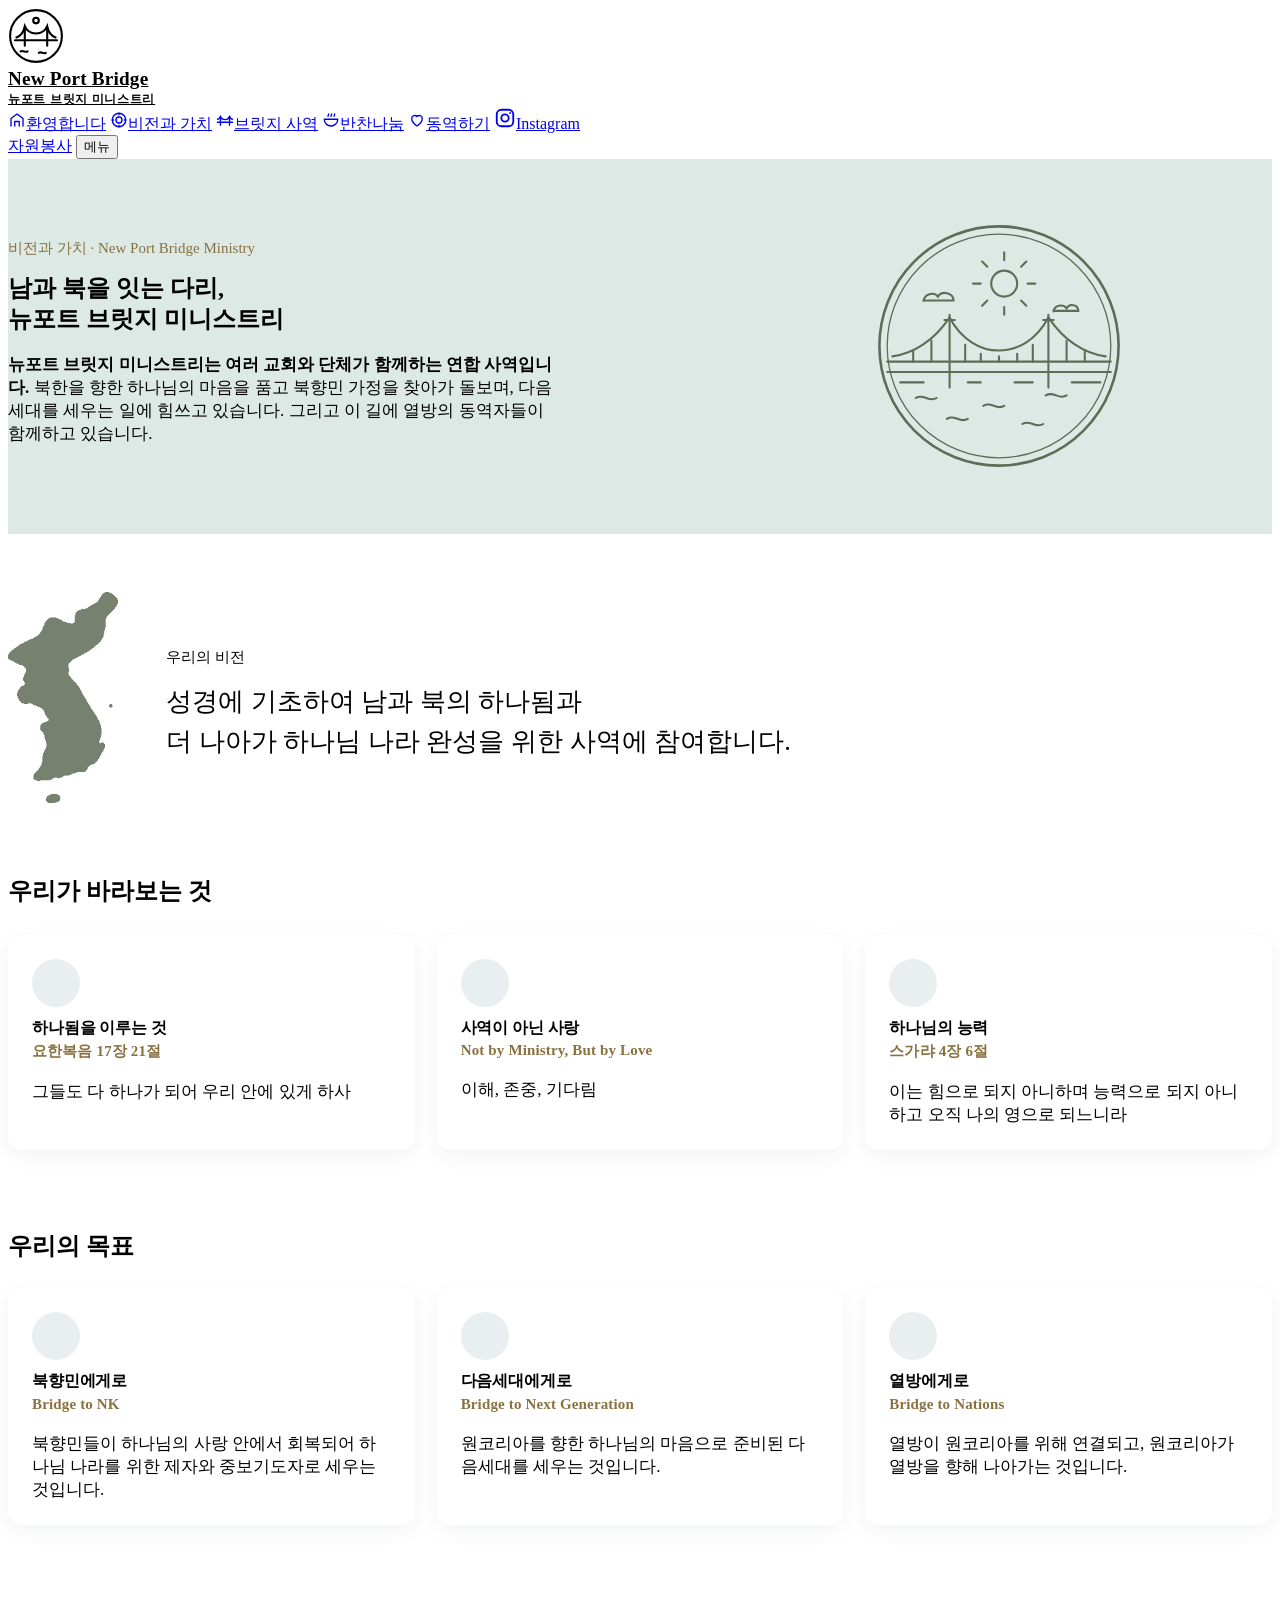
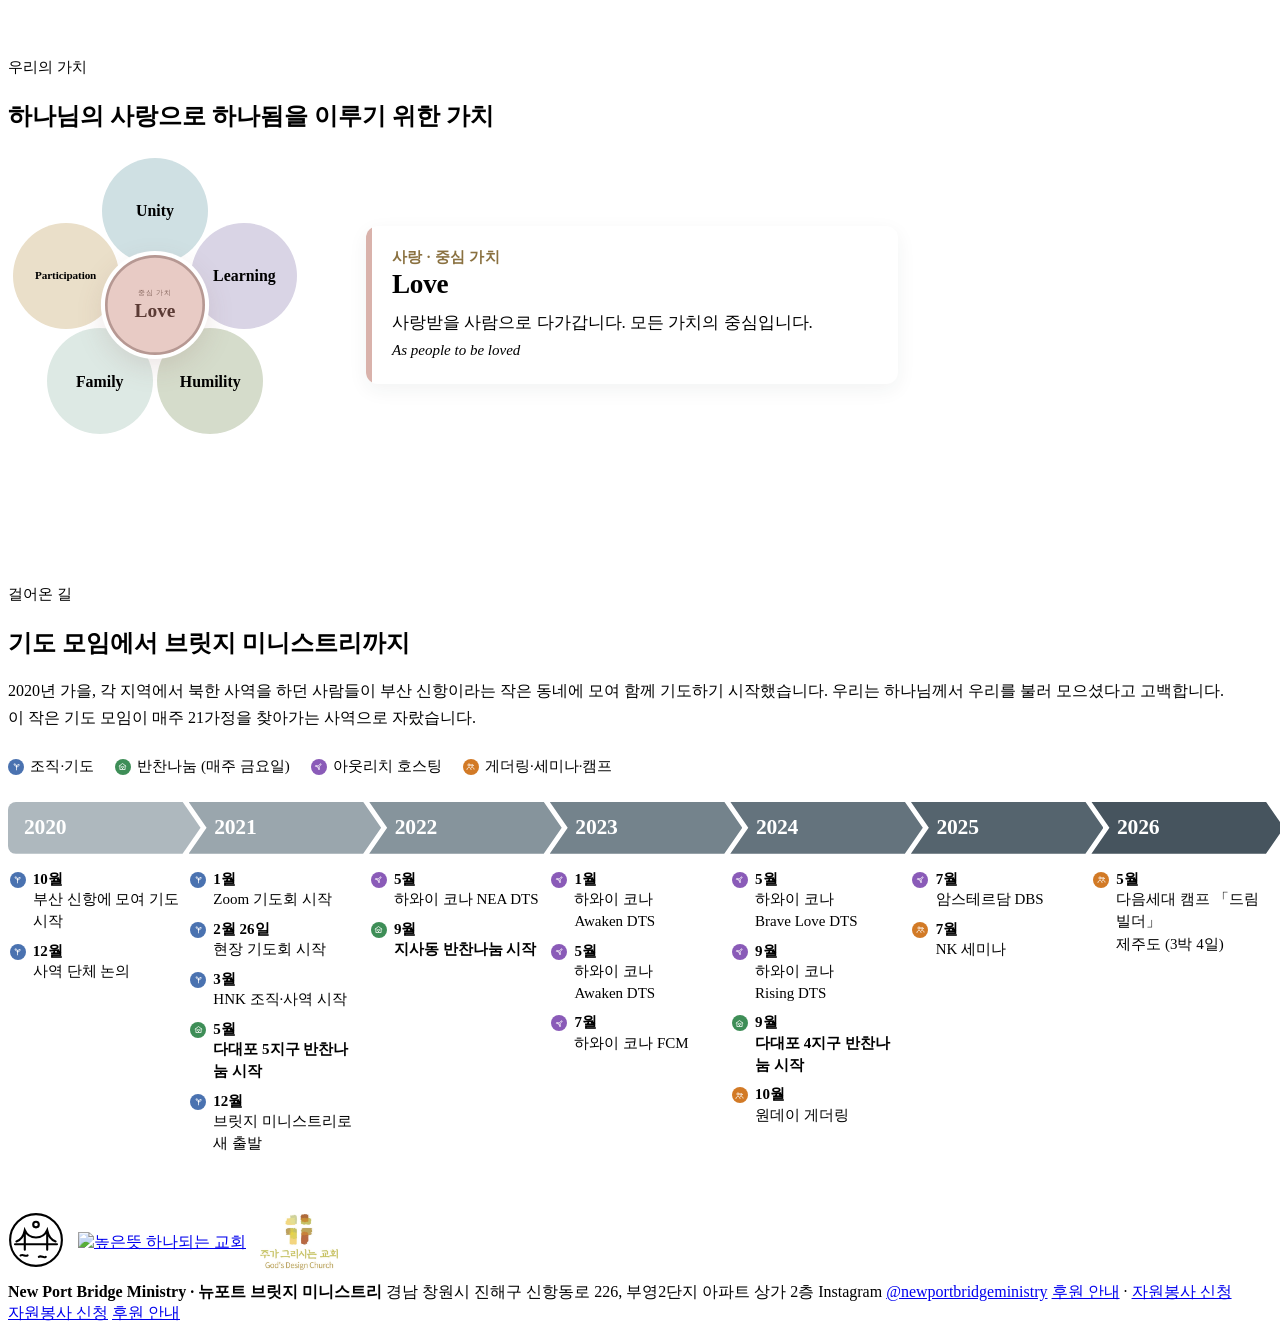
==== about.html @ d996e730 "첫 화면 사역 안내 상자 크기를 내용에 맞춤 Co-Authored-By: Claude Opus 5.5 <noreply@anthropic.com> Claude-Session: htt" ====
<!doctype html>
<html lang="ko">
<head>
<meta charset="utf-8">
<meta name="viewport" content="width=device-width, initial-scale=1, viewport-fit=cover">
<title>비전과 가치 | New Port Bridge Ministry</title>
<meta name="description" content="뉴포트 브릿지 미니스트리의 비전, 목표, 가치와 걸어온 길">
<link rel="preconnect" href="https://fonts.googleapis.com">
<link rel="preconnect" href="https://fonts.gstatic.com" crossorigin>
<link rel="stylesheet" href="https://fonts.googleapis.com/css2?family=Gowun+Batang:wght@400;700&display=swap">
<link rel="stylesheet" href="https://cdn.jsdelivr.net/gh/orioncactus/pretendard@v1.3.9/dist/web/static/pretendard-dynamic-subset.min.css">
<link rel="stylesheet" href="https://godswillhana.org/style.css?v=20261112y">
<link rel="stylesheet" href="msn.css">
<link rel="stylesheet" href="nbm.css?v=20261115b">
<link rel="icon" href="favicon.svg" type="image/svg+xml">
<meta name="theme-color" content="#f7f6f2">
<meta property="og:title" content="비전과 가치 | New Port Bridge Ministry">
<meta property="og:description" content="뉴포트 브릿지 미니스트리의 비전, 목표, 가치와 걸어온 길">
<meta property="og:site_name" content="New Port Bridge Ministry">
<meta property="og:image" content="https://bridge.godswillhana.org/og-image.png">
<script>window.goatcounter={path:function(p){return 'bridge'+p}}</script>
<script data-goatcounter="https://godswillhanachurch.goatcounter.com/count" async src="//gc.zgo.at/count.js"></script>

</head>
<body>
<header class="side" id="side">
 <div class="side-in">
  <a class="side-logo-sm nbm-logo" href="index.html" aria-label="뉴포트 브릿지 미니스트리 처음으로"><svg class="nbm-mark" viewBox="0 0 40 40" aria-hidden="true"><circle cx="20" cy="20" r="18.5" fill="none" stroke="currentColor" stroke-width="1.5"/><g fill="none" stroke="currentColor" stroke-width="1.5" stroke-linecap="round"><path d="M5 23h30M12 27V13M28 27V13M6 21c3-1 5-3 6-8 3 7 13 7 16 0 1 5 3 7 6 8M9 31c2-1.2 3.2 1.2 5 0M22 32c2-1.2 3.2 1.2 5 0"/><circle cx="20" cy="9" r="2"/></g></svg><span class="nbm-word"><b>New Port Bridge</b><small>뉴포트 브릿지 미니스트리</small></span></a>
  <nav class="side-nav" id="sideNav" aria-label="주 메뉴">
      <a href="welcome.html"><svg width="18" height="18" viewBox="0 0 24 24" fill="none" stroke="currentColor" stroke-width="1.8" stroke-linecap="round" stroke-linejoin="round" aria-hidden="true"><path d="M4 20V10l8-6 8 6v10M9 20v-6h6v6"/></svg><span>환영합니다</span></a>
      <a href="about.html" class="on" aria-current="page"><svg width="18" height="18" viewBox="0 0 24 24" fill="none" stroke="currentColor" stroke-width="1.8" stroke-linecap="round" stroke-linejoin="round" aria-hidden="true"><circle cx="12" cy="12" r="9"/><circle cx="12" cy="12" r="4"/><path d="M12 3v2M12 19v2M3 12h2M19 12h2"/></svg><span>비전과 가치</span></a>
      <a href="ministry.html"><svg width="18" height="18" viewBox="0 0 24 24" fill="none" stroke="currentColor" stroke-width="1.8" stroke-linecap="round" stroke-linejoin="round" aria-hidden="true"><path d="M2 15h20M6 19V7M18 19V7M2 11c2 0 3-1.5 4-4 2 6 10 6 12 0 1 2.5 2 4 4 4"/></svg><span>브릿지 사역</span></a>
      <a href="banchan.html"><svg width="18" height="18" viewBox="0 0 24 24" fill="none" stroke="currentColor" stroke-width="1.8" stroke-linecap="round" stroke-linejoin="round" aria-hidden="true"><path d="M3 11h18a9 9 0 0 1-18 0zM8 7c0-1.5 1-2 1-3M12 7c0-1.5 1-2 1-3M16 7c0-1.5 1-2 1-3"/></svg><span>반찬나눔</span></a>
      <a href="join.html"><svg width="18" height="18" viewBox="0 0 24 24" fill="none" stroke="currentColor" stroke-width="1.8" stroke-linecap="round" stroke-linejoin="round" aria-hidden="true"><path d="M12 20s-7-4.5-7-10a4 4 0 0 1 7-2.6A4 4 0 0 1 19 10c0 5.5-7 10-7 10z"/></svg><span>동역하기</span></a>
      <a class="sns sns-first" aria-label="Instagram" href="https://www.instagram.com/newportbridgeministry/" target="_blank" rel="noopener"><svg width="22" height="22" viewBox="0 0 24 24" fill="none" stroke="currentColor" stroke-width="2" stroke-linecap="round" stroke-linejoin="round" aria-hidden="true"><rect x="3" y="3" width="18" height="18" rx="5"/><circle cx="12" cy="12" r="4"/><circle cx="17.5" cy="6.5" r="1" fill="currentColor" stroke="none"/></svg><span>Instagram</span></a>
  </nav>
  <a class="side-first" href="https://forms.gle/i7a1xs93xtiHdKUM9" target="_blank" rel="noopener">자원봉사</a>
  <button class="side-toggle" type="button" id="sideToggle" aria-expanded="false" aria-controls="sideNav">메뉴</button>
 </div>
</header>
<main id="top" class="msn">
  <section class="msn-hero">
    <div class="wrap">
      <div class="msn-hero-in">
        <div class="msn-hero-text">
          <p class="eyebrow">비전과 가치 · New Port Bridge Ministry</p>
          <h2>남과 북을 잇는 다리,<br>뉴포트 브릿지 미니스트리</h2>
          <p class="msn-lead"><strong>뉴포트 브릿지 미니스트리는 여러 교회와 단체가 함께하는 연합 사역입니다.</strong> 북한을 향한 하나님의 마음을 품고 북향민 가정을 찾아가 돌보며, 다음 세대를 세우는 일에 힘쓰고 있습니다. 그리고 이 길에 열방의 동역자들이 함께하고 있습니다.</p>
        </div>
        <svg class="msn-emblem" viewBox="0 0 200 200" role="img" aria-label="다리와 해가 그려진 뉴포트 브릿지 미니스트리 상징">
          <circle cx="100" cy="100" r="92" fill="none" stroke="currentColor" stroke-width="2"/>
          <circle cx="100" cy="100" r="86" fill="none" stroke="currentColor" stroke-width="1"/>
          <g fill="none" stroke="currentColor" stroke-width="1.6" stroke-linecap="round">
            <circle cx="104" cy="52" r="10"/>
            <path d="M104 34v-6M104 76v-6M86 52h-6M128 52h-6M91 39l-4-4M121 69l-4-4M117 39l4-4M87 69l4-4"/>
            <path d="M42 66c0-6 8-8 11-4 3-5 12-3 12 3h-23zM142 74c0-5 7-7 10-3 2-4 9-3 9 2h-19z"/>
            <path d="M14 112h172M14 120h172"/>
            <path d="M62 132V76M138 132V76M58 80h8M134 80h8"/>
            <path d="M18 108c16-2 32-12 44-30M62 78c18 34 58 34 76 0M138 78c12 18 28 28 44 30"/>
            <path d="M74 99v13M86 106v6M100 108v4M114 106v6M126 99v13M34 104v8M48 96v16M152 96v16M166 104v8"/>
            <path d="M36 140c6-4 10 4 16 0M88 146c6-4 10 4 16 0M136 138c6-4 10 4 16 0M60 156c6-4 10 4 16 0M118 160c6-4 10 4 16 0M24 128h18M156 128h22M76 128h10M112 128h14"/>
          </g>
        </svg>
      </div>
    </div>
  </section>
  <section class="alt" id="goals">
    <div class="wrap">
      <div class="msn-vision">
        <img class="msn-map" src="images/korea-map.png" alt="" width="160" height="307" loading="lazy">
        <div>
          <p class="eyebrow">우리의 비전</p>
          <p class="msn-vision-text">성경에 기초하여 남과 북의 하나됨과<br class="pc-br"> 더 나아가 하나님 나라 완성을 위한 사역에 참여합니다.</p>
        </div>
      </div>
      <div class="nbm-hope-box" id="hope">
        <div class="sec-head msn-goals-head"><h2>우리가 바라보는 것</h2></div>
        <ul class="nbm-hope"><li><svg viewBox="0 0 24 24" aria-hidden="true"><circle cx="9" cy="12" r="5"/><circle cx="15" cy="12" r="5"/></svg><div><h3>하나됨을 이루는 것</h3><p class="nbm-hope-ref">요한복음 17장 21절</p><p>그들도 다 하나가 되어 우리 안에 있게 하사</p></div></li><li><svg viewBox="0 0 24 24" aria-hidden="true"><path d="M12 21c-3.5 0-6-2.4-6-5.7 0-3 2-4.8 3.3-6.8.4 1.7 1.3 2.6 2.2 3 0-3.2 1.4-6 3.5-8.5.4 3 4 5.7 4 10.6C19 18.3 15.9 21 12 21z"/></svg><div><h3>사역이 아닌 사랑</h3><p class="nbm-hope-ref">Not by Ministry, But by Love</p><p>이해, 존중, 기다림</p></div></li><li><svg viewBox="0 0 24 24" aria-hidden="true"><path d="M12 4v16M7 9h10M4 4l2 2M20 4l-2 2M3 12h1M20 12h1"/></svg><div><h3>하나님의 능력</h3><p class="nbm-hope-ref">스가랴 4장 6절</p><p>이는 힘으로 되지 아니하며 능력으로 되지 아니하고 오직 나의 영으로 되느니라</p></div></li></ul>
      </div>
      <div class="sec-head msn-goals-head">
        <h2>우리의 목표</h2>
      </div>
      <div class="msn-mo"><ul class="m-tags"><li><button type="button" class="m-tag on" aria-pressed="true" data-d="북향민들이 하나님의 사랑 안에서 회복되어 하나님 나라를 위한 제자와 중보기도자로 세우는 것입니다.">북향민에게로</button></li><li><button type="button" class="m-tag" aria-pressed="false" data-d="원코리아를 향한 하나님의 마음으로 준비된 다음세대를 세우는 것입니다.">다음세대에게로</button></li><li><button type="button" class="m-tag" aria-pressed="false" data-d="열방이 원코리아를 위해 연결되고, 원코리아가 열방을 향해 나아가는 것입니다.">열방에게로</button></li></ul><p class="m-say" aria-live="polite">북향민들이 하나님의 사랑 안에서 회복되어 하나님 나라를 위한 제자와 중보기도자로 세우는 것입니다.</p></div>
      <div class="msn-goals msn-pc"><ul class="nbm-hope nbm-goals"><li><svg viewBox="0 0 24 24" aria-hidden="true"><path d="M12 20s-7-4.4-7-9.5A3.8 3.8 0 0 1 12 8a3.8 3.8 0 0 1 7 2.5C19 15.6 12 20 12 20z"/></svg><div><h3>북향민에게로</h3><p class="nbm-hope-ref">Bridge to NK</p><p>북향민들이 하나님의 사랑 안에서 회복되어 하나님 나라를 위한 제자와 중보기도자로 세우는 것입니다.</p></div></li><li><svg viewBox="0 0 24 24" aria-hidden="true"><path d="M12 21v-9M12 12c0-4-3-6-7-6 0 4 3 6 7 6zM12 14c0-4 3-6 7-6 0 4-3 6-7 6z"/></svg><div><h3>다음세대에게로</h3><p class="nbm-hope-ref">Bridge to Next Generation</p><p>원코리아를 향한 하나님의 마음으로 준비된 다음세대를 세우는 것입니다.</p></div></li><li><svg viewBox="0 0 24 24" aria-hidden="true"><circle cx="12" cy="12" r="8.5"/><path d="M3.5 12h17M12 3.5c2.5 2.6 3.6 5.4 3.6 8.5s-1.1 5.9-3.6 8.5M12 3.5C9.5 6.1 8.4 8.9 8.4 12s1.1 5.9 3.6 8.5"/></svg><div><h3>열방에게로</h3><p class="nbm-hope-ref">Bridge to Nations</p><p>열방이 원코리아를 위해 연결되고, 원코리아가 열방을 향해 나아가는 것입니다.</p></div></li></ul></div>
    </div>
  </section>
  <section id="values">
    <div class="wrap">
      <div class="sec-head">
        <p class="eyebrow">우리의 가치</p>
        <h2>하나님의 사랑으로 하나됨을 이루기 위한 가치</h2>
      </div>
      <div class="nbm-vwrap"><div class="nbm-vleft"><ul class="nbm-vflower" aria-label="여섯 가지 가치 — 사랑이 가운데. 누르면 설명이 보입니다"><li class="v2"><button type="button" aria-pressed="false" data-k="하나됨" data-ko="개인과 교회, 단체가 협력하여 하나 됩니다." data-en="Unity through cooperation"><b>Unity</b></button></li><li class="v3"><button type="button" aria-pressed="false" data-k="배움" data-ko="북한 사람들의 삶과 문화를 배웁니다." data-en="North Korean life and culture"><b>Learning</b></button></li><li class="v4"><button type="button" aria-pressed="false" data-k="겸손" data-ko="예수님의 마음으로, 겸손한 태도로 섬깁니다." data-en="With the heart of Jesus"><b>Humility</b></button></li><li class="v5"><button type="button" aria-pressed="false" data-k="가족됨" data-ko="하나님의 가족임을 함께 경험합니다." data-en="As we experience God&#x27;s family"><b>Family</b></button></li><li class="v6"><button type="button" aria-pressed="false" data-k="동참" data-ko="원코리아의 비전을 함께 나눕니다." data-en="We share our vision of One Korea"><b>Participation</b></button></li><li class="v1 nbm-vcore"><button type="button" aria-pressed="true" data-k="사랑" data-ko="사랑받을 사람으로 다가갑니다. 모든 가치의 중심입니다." data-en="As people to be loved"><small>중심 가치</small><b>Love</b></button></li></ul></div><div class="nbm-vpanel v1" aria-live="polite"><p class="nbm-vp-k">사랑 · 중심 가치</p><h3 class="nbm-vp-e">Love</h3><p class="nbm-vp-ko">사랑받을 사람으로 다가갑니다. 모든 가치의 중심입니다.</p><p class="nbm-vp-en">As people to be loved</p></div></div>
    </div>
  </section>
  <section class="alt" id="history">
    <div class="wrap">
      <div class="sec-head">
        <p class="eyebrow">걸어온 길</p>
        <h2>기도 모임에서 브릿지 미니스트리까지</h2><p>2020년 가을, 각 지역에서 북한 사역을 하던 사람들이 부산 신항이라는 작은 동네에 모여 함께 기도하기 시작했습니다. 우리는 하나님께서 우리를 불러 모으셨다고 고백합니다.<br>이 작은 기도 모임이 매주 21가정을 찾아가는 사역으로 자랐습니다.</p>
      </div>
      <p class="nbm-hl-legend"><span class="k-base">조직·기도</span><span class="k-field">반찬나눔 (매주 금요일)</span><span class="k-host">아웃리치 호스팅</span><span class="k-gather">게더링·세미나·캠프</span></p><p class="nbm-ytip">연도를 누르면 그해의 주요 활동이 보입니다.</p><ol class="nbm-history"><li><h3 class="nbm-year"><button type="button" aria-expanded="false" aria-controls="y2020">2020</button></h3><button type="button" class="nbm-yhint" aria-expanded="false" aria-controls="y2020"></button><ul id="y2020"><li class="k-base"><time>10월</time><span>부산 신항에 모여 기도 시작</span></li><li class="k-base"><time>12월</time><span>사역 단체 논의</span></li></ul></li><li><h3 class="nbm-year"><button type="button" aria-expanded="false" aria-controls="y2021">2021</button></h3><button type="button" class="nbm-yhint" aria-expanded="false" aria-controls="y2021"></button><ul id="y2021"><li class="k-base"><time>1월</time><span>Zoom 기도회 시작</span></li><li class="k-base"><time>2월 26일</time><span>현장 기도회 시작</span></li><li class="k-base"><time>3월</time><span>HNK 조직·사역 시작</span></li><li class="k-field"><time>5월</time><span>다대포 5지구 반찬나눔 시작</span></li><li class="k-base"><time>12월</time><span>브릿지 미니스트리로 새 출발</span></li></ul></li><li><h3 class="nbm-year"><button type="button" aria-expanded="false" aria-controls="y2022">2022</button></h3><button type="button" class="nbm-yhint" aria-expanded="false" aria-controls="y2022"></button><ul id="y2022"><li class="k-host"><time>5월</time><span>하와이 코나 <span class="nw">NEA DTS</span></span></li><li class="k-field"><time>9월</time><span>지사동 반찬나눔 시작</span></li></ul></li><li><h3 class="nbm-year"><button type="button" aria-expanded="false" aria-controls="y2023">2023</button></h3><button type="button" class="nbm-yhint" aria-expanded="false" aria-controls="y2023"></button><ul id="y2023"><li class="k-host"><time>1월</time><span>하와이 코나 <span class="nw">Awaken DTS</span></span></li><li class="k-host"><time>5월</time><span>하와이 코나 <span class="nw">Awaken DTS</span></span></li><li class="k-host"><time>7월</time><span>하와이 코나 <span class="nw">FCM</span></span></li></ul></li><li><h3 class="nbm-year"><button type="button" aria-expanded="false" aria-controls="y2024">2024</button></h3><button type="button" class="nbm-yhint" aria-expanded="false" aria-controls="y2024"></button><ul id="y2024"><li class="k-host"><time>5월</time><span>하와이 코나 <span class="nw">Brave Love DTS</span></span></li><li class="k-host"><time>9월</time><span>하와이 코나 <span class="nw">Rising DTS</span></span></li><li class="k-field"><time>9월</time><span>다대포 4지구 반찬나눔 시작</span></li><li class="k-gather"><time>10월</time><span>원데이 게더링</span></li></ul></li><li><h3 class="nbm-year"><button type="button" aria-expanded="false" aria-controls="y2025">2025</button></h3><button type="button" class="nbm-yhint" aria-expanded="false" aria-controls="y2025"></button><ul id="y2025"><li class="k-host"><time>7월</time><span>암스테르담 DBS</span></li><li class="k-gather"><time>7월</time><span>NK 세미나</span></li></ul></li><li><h3 class="nbm-year"><button type="button" aria-expanded="false" aria-controls="y2026">2026</button></h3><button type="button" class="nbm-yhint" aria-expanded="false" aria-controls="y2026"></button><ul id="y2026"><li class="k-gather"><time>5월</time><span>다음세대 캠프 「드림빌더」<small><span class="nw">제주도 (3박 4일)</span></small></span></li></ul></li></ol>
    </div>
  </section>
</main>
<footer>
  <div class="wrap">
    <span class="foot-logos"><span class="foot-mark"><svg class="nbm-mark" viewBox="0 0 40 40" aria-hidden="true"><circle cx="20" cy="20" r="18.5" fill="none" stroke="currentColor" stroke-width="1.5"/><g fill="none" stroke="currentColor" stroke-width="1.5" stroke-linecap="round"><path d="M5 23h30M12 27V13M28 27V13M6 21c3-1 5-3 6-8 3 7 13 7 16 0 1 5 3 7 6 8M9 31c2-1.2 3.2 1.2 5 0M22 32c2-1.2 3.2 1.2 5 0"/><circle cx="20" cy="9" r="2"/></g></svg></span><span class="foot-partner"><a href="https://godswillhana.org" target="_blank" rel="noopener" aria-label="높은뜻 하나되는 교회 홈페이지"><img src="https://godswillhana.org/logo.svg" alt="높은뜻 하나되는 교회" width="44" height="44"></a></span><span class="foot-partner foot-plant"><img src="images/plant-logo.png" alt="주가 그리시는 교회 (God's Design Church)" height="56" loading="lazy"></span></span>
    <b>New Port Bridge Ministry · 뉴포트 브릿지 미니스트리</b>
    <span>경남 창원시 진해구 신항동로 226, 부영2단지 아파트 상가 2층</span>
    <span>Instagram <a href="https://www.instagram.com/newportbridgeministry/" target="_blank" rel="noopener">@newportbridgeministry</a></span>
    <span><a href="join.html#give">후원 안내</a> · <a href="https://forms.gle/i7a1xs93xtiHdKUM9" target="_blank" rel="noopener">자원봉사 신청</a></span>
  </div>
</footer>
<nav class="quick" aria-label="바로가기">
  <a href="https://forms.gle/i7a1xs93xtiHdKUM9" target="_blank" rel="noopener">자원봉사 신청</a>
  <a href="join.html#give">후원 안내</a>
</nav>
<script src="https://godswillhana.org/site.js"></script>
<script src="nbm.js?v=20261114g"></script>
</body>
</html>
---- msn.css ----
/* ===== 선교 페이지 (해외선교·한반도선교) ===== */
.msn{--mint:#dde9e4;--sage:#7a8770;--sage-deep:#5f6c57}
.msn .msn-hero{background:var(--mint)!important;padding-block:clamp(28px,4vw,44px) clamp(48px,6vw,72px)!important}
.msn-tabs{display:inline-flex;gap:4px;padding:4px;margin-bottom:clamp(24px,4vw,40px);background:rgba(255,255,255,.55);border-radius:999px}
.msn-tabs a{padding:.45rem 1.1rem;border-radius:999px;font-weight:600;font-size:.95rem;color:var(--muted);text-decoration:none}
.msn-tabs a.on{background:var(--surface);color:var(--ink);box-shadow:0 1px 3px rgba(30,40,46,.12)}
.msn-hero-in{display:grid;grid-template-columns:minmax(0,1.2fr) minmax(0,1fr);gap:clamp(24px,5vw,64px);align-items:center}
.msn-hero h2{font-family:var(--f-serif);font-weight:700;line-height:1.3;margin:.4rem 0 1rem}
.msn-hero .eyebrow{color:#8a7140!important}
.msn .msn-lead{color:var(--ink)!important;max-width:34rem;margin-bottom:1.5rem}
.msn .btns{display:flex;flex-wrap:wrap;gap:.6rem}
.msn-emblem{width:min(260px,70%);justify-self:center;color:var(--sage-deep)}
.msn-hero-ph{margin:0;border-radius:var(--radius);overflow:hidden;box-shadow:var(--shadow);aspect-ratio:4/3}
.msn-hero-ph img{width:100%;height:100%;object-fit:cover;display:block}
.msn-goals{display:grid;grid-template-columns:repeat(3,minmax(0,1fr));gap:clamp(14px,2vw,24px);list-style:none;padding:0;margin:0}
.msn-goals.msn-four{grid-template-columns:repeat(4,minmax(0,1fr))}
.msn-goal{background:var(--surface);border:1px solid var(--line);border-radius:var(--radius);padding:clamp(20px,2.4vw,28px)}
.msn-goal h3{font-size:var(--t-h4);margin:.2rem 0 .5rem}
.msn .msn-goal p{color:var(--muted);margin:0}
.msn-no{display:block;font-family:var(--f-serif);font-size:1.6rem;color:var(--sage);line-height:1;margin-bottom:.9rem}
.msn .msn-en{font-family:var(--f-serif);font-size:.95rem!important;color:#8a7140!important;margin:0 0 .15rem!important;letter-spacing:.01em}
.msn-goal .msn-en{color:#8a7140!important}
.msn-ico{width:30px;height:30px;fill:none;stroke:var(--sage-deep);stroke-width:1.6;stroke-linecap:round;stroke-linejoin:round;margin-bottom:.8rem}
.msn-work{display:grid;grid-template-columns:minmax(0,1fr) minmax(0,1.15fr);gap:clamp(20px,4vw,48px);align-items:start;padding-block:clamp(28px,4vw,40px);border-top:1px solid var(--line)}
.msn-work:first-of-type{border-top:0;padding-top:0}
.msn-work.msn-rev .msn-ph{order:2}
.msn-ph{margin:0;border-radius:var(--radius);overflow:hidden;aspect-ratio:4/3;background:var(--pine-soft)}
.msn-ph img{width:100%;height:100%;object-fit:cover;display:block}
.msn-work h3{font-size:var(--t-h3);margin:0 0 1rem}
.msn-facts{display:flex;flex-wrap:wrap;gap:.5rem;list-style:none;padding:0;margin:0 0 1.25rem}
.msn .msn-facts li{background:var(--mint);border-radius:999px;padding:.35rem .9rem;font-size:var(--t-sm)!important}
.msn-facts b{margin-right:.4rem;color:var(--sage-deep)}
.msn-steps{list-style:none;padding:0;margin:0 0 1.25rem;display:grid;gap:0;counter-reset:s}
.msn-steps li{display:grid;grid-template-columns:6.5rem minmax(0,1fr);gap:.75rem;padding:.7rem 0;border-top:1px solid var(--line)}
.msn-steps li:last-child{border-bottom:1px solid var(--line)}
.msn-steps b{font-family:var(--f-serif);color:var(--sage-deep);font-size:1.05rem}
.msn-dl{margin:0;display:grid}
.msn-dl>div{padding:.85rem 0;border-top:1px solid var(--line)}
.msn-dl>div:last-child{border-bottom:1px solid var(--line)}
.msn-dl dt{font-weight:700;margin-bottom:.25rem}
.msn-dl dd{margin:0;color:var(--muted)}
.msn-badge{display:inline-block;margin-left:.4rem;padding:.1rem .55rem;border-radius:999px;background:#efe6d3;color:#8a7140;font-family:var(--f-body,inherit);font-size:.75rem;font-weight:700;vertical-align:2px}
.msn-link{font-weight:600;color:var(--pine);text-decoration:none}
.msn-link:hover{text-decoration:underline;text-underline-offset:3px}
.msn-values{list-style:none;padding:0;margin:0 auto;display:flex;justify-content:center;flex-wrap:wrap;max-width:980px}
.msn-values li{width:clamp(130px,16vw,170px);aspect-ratio:1;border-radius:50%;display:flex;flex-direction:column;align-items:center;justify-content:center;margin:0 -10px;mix-blend-mode:multiply;text-align:center}
.msn-values b{font-family:var(--f-serif);font-size:clamp(1.05rem,1.6vw,1.3rem);font-weight:700;color:var(--ink)}
.msn .msn-values span{font-size:var(--t-sm)!important;color:var(--muted)}
.msn-values .v1{background:#ead3cf}.msn-values .v2{background:#cfe0e3}.msn-values .v3{background:#d9d4e5}
.msn-values .v4{background:#d5dccb}.msn-values .v5{background:#dde9e4}.msn-values .v6{background:#eadfc9}
.msn .msn-join{background:var(--mint)!important}
.msn-cards{display:grid;grid-template-columns:repeat(3,minmax(0,1fr));gap:clamp(14px,2vw,24px)}
.msn-cards.msn-two{grid-template-columns:repeat(2,minmax(0,1fr));max-width:820px}
.msn-card{background:var(--surface);border-radius:var(--radius);padding:clamp(20px,2.4vw,28px);box-shadow:var(--shadow);display:flex;flex-direction:column;align-items:flex-start;gap:.6rem}
.msn-card h3{font-size:var(--t-h4);margin:0}
.msn .msn-card p{color:var(--muted);margin:0 0 .4rem}
.msn .msn-card .btn{margin-top:auto}
.msn-acct{display:flex;align-items:center;gap:.6rem;margin-top:auto}
.msn-acct code{font-family:inherit;font-weight:700;font-size:1.1rem;letter-spacing:.02em}
.msn-acct .copy{font:inherit;font-size:var(--t-sm);padding:.3rem .8rem;border:1px solid var(--line);border-radius:999px;background:var(--bg);cursor:pointer}
.msn-fields{display:grid;grid-template-columns:minmax(0,1fr) minmax(0,1.3fr);gap:clamp(24px,5vw,56px)}
.msn-sub{font-size:var(--t-h4);margin:0 0 1rem}
.msn-chips{display:flex;flex-wrap:wrap;gap:.5rem;list-style:none;padding:0;margin:0 0 1rem}
.msn .msn-chips li{padding:.45rem 1rem;border:1px solid var(--sage);border-radius:999px;color:var(--sage-deep);font-weight:600}
.msn .msn-note{color:var(--muted)}
.msn-people{justify-content:flex-start}
@media (max-width:900px){
  .msn-goals.msn-four{grid-template-columns:repeat(2,minmax(0,1fr))}
}
@media (max-width:760px){
  .msn-hero-in,.msn-work,.msn-fields{grid-template-columns:1fr}
  .msn-work.msn-rev .msn-ph{order:0}
  .msn-emblem{width:150px;justify-self:start;order:-1}
  .msn-goals,.msn-cards,.msn-cards.msn-two{grid-template-columns:1fr}
  .msn-goals.msn-four{grid-template-columns:1fr 1fr}
  .msn-steps li{grid-template-columns:5.5rem minmax(0,1fr)}
  .msn-values{max-width:360px}
  .msn-values li{width:118px;margin:-6px -6px}
}
@media (max-width:420px){.msn-goals.msn-four{grid-template-columns:1fr}}
.msn .msn-people{display:flex!important;flex-wrap:wrap;gap:14px!important;justify-content:flex-start!important;grid-template-columns:none!important}
.msn .msn-people .person{width:auto!important;flex:0 0 auto}
.msn .msn-people .badge{width:118px!important;height:118px!important;flex-shrink:0}
@media (max-width:760px){.msn .msn-people .badge{width:104px!important;height:104px!important}}
@media (max-width:760px){.msn .msn-people{gap:12px!important}.msn .msn-people .badge{width:76px!important;height:76px!important}.msn .msn-people .badge b{font-size:.85rem}.msn .msn-people .badge .role{font-size:.68rem!important}}
/* 선교 페이지: 키워드 선택형(휴대폰), 반찬사역, 연합·교육 카드 */
.msn-mo{display:none}
.msn .m-tag.on{background:var(--sage-deep);border-color:var(--sage-deep)}
.msn .m-tag:hover{border-color:var(--sage-deep);color:var(--sage-deep)}
.msn .m-tag.on:hover{color:#fff}
.msn .m-say{margin-top:.75rem!important;padding:1rem 1.1rem;background:var(--surface);border:1px solid var(--line);border-radius:10px;min-height:0;color:var(--ink)}
.msn-h4{font-size:var(--t-sm);font-weight:700;color:var(--muted);margin:1.4rem 0 .6rem;letter-spacing:.02em}
.msn-work .msn-h4:first-of-type{margin-top:.2rem}
.msn-say{margin-bottom:.25rem}
.msn-work .btns{margin-top:1.25rem}
.msn-pair{display:grid;grid-template-columns:repeat(2,minmax(0,1fr));gap:clamp(14px,2vw,24px);margin-top:clamp(20px,3vw,32px)}
.msn-mini{background:var(--surface);border:1px solid var(--line);border-radius:var(--radius);padding:clamp(20px,2.4vw,28px)}
.msn-mini h3{font-size:var(--t-h3);margin:0 0 .9rem}
.msn-mini .msn-dl>div:last-child{border-bottom:0;padding-bottom:0}
@media (max-width:760px){
  .msn-mo{display:block}
  .msn-pc{display:none!important}
  .msn-pair{grid-template-columns:1fr}
  .msn .msn-hero{padding-block:20px 40px!important}
  .msn-tabs{margin-bottom:20px}
  .msn-emblem{width:96px}
  .msn-hero-ph{aspect-ratio:16/9}
  .msn-work{padding-block:0 24px}
  .msn-ph{aspect-ratio:16/9}
  .msn-mini{padding:18px}
  .msn-mini h3{margin-bottom:.6rem}
  .msn-card{padding:18px;gap:.4rem}
  .msn-cards{gap:12px}
  .msn .msn-values li{width:104px}
}
@media (max-width:760px){.msn-eb-en{display:none}.msn .msn-values b{font-size:.92rem}.msn .msn-values .v6 b{font-size:.82rem;letter-spacing:-.01em}}
/* 북한선교: 비전, 사역팀 조직 */
.msn-vision{display:flex;align-items:center;gap:clamp(20px,4vw,48px);padding-bottom:clamp(32px,5vw,56px);margin-bottom:clamp(32px,5vw,56px);border-bottom:1px solid var(--line)}
.msn-map{width:clamp(70px,9vw,110px);height:auto;flex-shrink:0;opacity:.85}
.msn .msn-vision-text{font-family:var(--f-serif);font-size:clamp(1.25rem,2.2vw,1.65rem)!important;line-height:1.6!important;color:var(--ink);margin:.3rem 0 0}
.msn-lead strong{font-weight:700}
.msn-org{display:grid;justify-items:center;gap:0}
.msn-org-top{background:var(--sage-deep);color:#fff;border-radius:var(--radius);padding:1.1rem 1.6rem;text-align:center;position:relative;min-width:min(420px,100%)}
.msn-org-top .msn-org-role{color:#e6eae2!important}
.msn-org-role{font-size:var(--t-sm)!important;font-weight:700;letter-spacing:.04em;color:#8a7140!important;margin:0 0 .35rem!important}
.msn-org-names{list-style:none;display:flex;justify-content:center;flex-wrap:wrap;gap:.4rem 1.2rem;padding:0;margin:0}
.msn .msn-org-names li{font-size:1.15rem!important;font-weight:700;color:#fff}
.msn-org-teams{list-style:none;padding:28px 0 0;margin:28px 0 0;display:grid;grid-template-columns:repeat(4,minmax(0,1fr));gap:clamp(12px,2vw,20px);width:100%;position:relative}
.msn-org-teams::before{content:"";position:absolute;top:0;left:12.5%;right:12.5%;height:1px;background:var(--sage)}
.msn-org-teams::after{content:"";position:absolute;top:-28px;left:50%;width:1px;height:28px;background:var(--sage)}
.msn-org-teams li{position:relative;background:var(--surface);border:1px solid var(--line);border-radius:var(--radius);padding:1rem 1.1rem;text-align:center;display:flex;flex-direction:column;gap:.2rem}
.msn-org-teams li::before{content:"";position:absolute;top:-29px;left:50%;width:1px;height:28px;background:var(--sage)}
.msn-org-teams b{font-size:1.15rem}
.msn .msn-org-teams span{font-size:var(--t-sm)!important;color:var(--muted)}
.msn .msn-team{font-size:var(--t-sm)!important;color:var(--sage-deep);font-weight:600;margin:-.5rem 0 .8rem!important}
@media (max-width:760px){
  .msn-vision{gap:16px;padding-bottom:28px;margin-bottom:28px}
  .msn-map{width:58px}
  .pc-br{display:none}
  .msn-org-top{padding:.9rem 1rem;min-width:0;width:100%}
  .msn-org-teams{grid-template-columns:1fr 1fr;padding-top:16px;margin-top:16px;gap:10px}
  .msn-org-teams::before,.msn-org-teams li::before{display:none}
  .msn-org-teams::after{top:-16px;height:16px}
  .msn-org-teams li{padding:.8rem .6rem}
  .msn-org-role{font-size:.8rem!important}
}

/* 탈북민 사역의 4단계 */
.msn-4e{list-style:none;padding:0;margin:0;display:grid;grid-template-columns:repeat(4,minmax(0,1fr));gap:clamp(12px,1.8vw,20px);position:relative}
.msn-4e>li{position:relative;background:var(--surface);border:1px solid var(--line);border-radius:var(--radius);padding:clamp(20px,2.2vw,26px);display:flex;flex-direction:column;gap:.3rem}
.msn-4e>li:not(:last-child)::after{content:"";position:absolute;top:38px;right:calc(-1*clamp(12px,1.8vw,20px));width:clamp(12px,1.8vw,20px);height:2px;background:var(--line)}
.msn-4e-no{width:34px;height:34px;border-radius:50%;background:var(--pine);color:#fff;display:flex;align-items:center;justify-content:center;font-family:var(--f-serif);font-weight:700;margin-bottom:.5rem}
.msn .msn-4e-en{font-family:var(--f-serif);font-size:1.3rem!important;color:var(--ink);margin:0!important;line-height:1.2}
.msn-4e h3{font-size:.9rem;font-weight:600;color:#8a7140;margin:0 0 .5rem;font-family:inherit}
.msn .msn-4e>li>p:last-child{color:var(--muted);font-size:.96rem!important;margin:0}
@media (max-width:1000px){.msn-4e{grid-template-columns:repeat(2,minmax(0,1fr))}.msn-4e>li::after{display:none}}
@media (max-width:760px){.msn-4e{grid-template-columns:1fr;gap:10px}.msn-4e>li{display:grid;grid-template-columns:34px minmax(0,1fr);column-gap:14px;row-gap:.15rem;padding:16px}.msn-4e-no{grid-row:1/4;margin:0}.msn-4e h3{margin:0 0 .3rem}}
---- nbm.css ----
/* 뉴포트 브릿지 미니스트리 — 교회 홈페이지(style.css)를 그대로 쓰고, 로고·그림만 더합니다 */
body{background:var(--bg)}
.nbm-logo{gap:.7rem!important;color:var(--pine)!important}
.nbm-mark{width:56px;height:56px;flex-shrink:0;color:var(--pine);transition:width .25s,height .25s}
.nbm-word{display:flex;flex-direction:column;line-height:1.15}
.nbm-word b{font-family:var(--f-serif);font-size:1.2rem!important;font-weight:700;color:var(--ink);letter-spacing:.01em}
.nbm-word small{font-size:.74rem;font-weight:600;color:var(--muted);letter-spacing:.06em;margin-top:.2rem}
.side.shrink .nbm-mark{width:42px;height:42px}
@media (max-width:640px){.nbm-mark{width:40px;height:40px}.nbm-word b{font-size:1.02rem!important}.nbm-word small{font-size:.66rem}}
@media (prefers-reduced-motion:reduce){.nbm-mark{transition:none}}
.foot-mark{display:block;color:var(--pine);margin-bottom:.6rem}
.foot-mark svg{width:64px;height:64px}
.nbm-art{display:flex!important;align-items:center;justify-content:center;background:#dde9e4!important}
.nbm-art img{width:auto!important;height:78%!important;object-fit:contain!important;opacity:.9;transform:none!important}
.nbm-emblem-art{width:62%;height:auto;color:#5f6c57}
.nbm-slide-art{position:absolute;inset:0;background:#e6ece6}
.nbm-slide-emblem{width:min(380px,42%);height:auto;color:#5f6c57;opacity:.85}
@media (max-width:760px){.nbm-slide-art{justify-content:center;padding:0;align-items:flex-start;padding-top:24px}.nbm-slide-emblem{width:150px}}
.nbm-roles{max-width:52rem}
.nbm-roles dt{font-size:1.05rem}

/* 홈 3번째 배너 */
.nbm-dark{background:#22303a!important}
.nbm-dark .nbm-slide-emblem{color:#9fb7c4;opacity:.55}
.nbm-s-dark .slide-text{background:rgba(25,34,41,.78)!important}
.nbm-s-dark .slide-eyebrow{color:#d6c08f!important}
.nbm-s-dark .slide-title,.nbm-s-dark .slide-body,.nbm-s-dark .slide-ref{color:#f1f3f2!important}

/* 가치 설명 */
.nbm-vdl{display:grid;grid-template-columns:repeat(3,minmax(0,1fr));gap:12px 28px;margin:clamp(28px,4vw,44px) 0 0}
.nbm-vdl>div{border-top:1px solid var(--line);padding-top:.8rem}
.nbm-vdl dt{font-weight:700;margin-bottom:.2rem}
.nbm-vdl dd{margin:0;color:var(--muted);font-size:.95rem}
.nbm-vmo{margin-top:20px}

/* 걸어온 길 */
.nbm-timeline{list-style:none;padding:0;margin:0;display:grid;grid-template-columns:repeat(4,minmax(0,1fr));gap:clamp(14px,2vw,24px);position:relative}
.nbm-timeline::before{content:"";position:absolute;left:0;right:0;top:19px;height:2px;background:linear-gradient(90deg,#d79a5e,#5f8a8f)}
.nbm-timeline>li{position:relative;padding-top:52px}
.nbm-tl-no{position:absolute;top:0;left:0;width:40px;height:40px;border-radius:50%;background:var(--surface);border:2px solid var(--pine);display:flex;align-items:center;justify-content:center;font-family:var(--f-serif);font-weight:700;color:var(--pine)}
.msn .nbm-tl-en{font-family:var(--f-serif);font-size:.9rem!important;color:#8a7140!important;margin:0 0 .1rem!important}
.nbm-timeline h3{font-size:1.15rem;margin:0 0 .7rem}
.nbm-timeline ul{list-style:none;padding:0;margin:0;display:grid;gap:.45rem}
.msn .nbm-timeline ul li{font-size:.95rem!important;color:var(--ink)}
.nbm-timeline time{display:block;font-size:.8rem;font-weight:700;color:var(--muted);font-variant-numeric:tabular-nums}

/* 우리가 바라보는 것 */
/* 우리가 바라보는 것: 비전 아래 세 카드 (2026-11) */
.nbm-hope-box{margin:clamp(-8px,-1vw,0px) 0 clamp(40px,6vw,64px);padding-bottom:clamp(36px,5vw,56px);border-bottom:1px solid var(--line)}
.nbm-hope-box .eyebrow{margin-bottom:1rem}
.nbm-hope{list-style:none;padding:0;margin:0;display:grid;grid-template-columns:repeat(3,minmax(0,1fr));gap:clamp(14px,2vw,22px)}
.nbm-hope>li>div{width:100%}
.nbm-hope>li{display:flex;flex-direction:column;align-items:flex-start;gap:0;padding:clamp(22px,2.4vw,30px);background:#fff;border:1px solid var(--line);border-radius:14px;box-shadow:0 6px 20px rgba(34,48,58,.06)}
.nbm-hope svg{width:26px;height:26px;padding:13px;box-sizing:content-box;border-radius:50%;background:#e9eef0;fill:none;stroke:var(--pine);stroke-width:1.6;stroke-linecap:round;stroke-linejoin:round;margin:0 0 1rem}
.nbm-hope h3{font-size:1.25rem;color:var(--ink);margin:0;line-height:1.35}
.msn .nbm-hope-ref{font-size:.82rem!important;font-weight:600;color:#8a7140!important;margin:.3rem 0 .9rem!important;letter-spacing:.01em}
.msn .nbm-hope p:last-child{font-family:var(--f-serif);font-size:1.05rem!important;line-height:1.7;color:var(--ink);margin:0;padding-top:.9rem;border-top:1px solid var(--line);width:100%}

/* 나눔 이야기 */
.nbm-gallery{list-style:none;padding:0;margin:0;display:grid;grid-template-columns:repeat(4,minmax(0,1fr));gap:clamp(12px,1.6vw,18px)}
.nbm-gallery figure{margin:0;background:var(--surface);border-radius:var(--radius);overflow:hidden;border:1px solid var(--line);height:100%}
.nbm-gallery img{width:100%;aspect-ratio:1;object-fit:cover;display:block}
.nbm-gallery figcaption{padding:.8rem .9rem 1rem;font-size:.88rem;color:var(--muted);line-height:1.55}
.nbm-gallery figcaption b{display:block;color:var(--ink);font-size:.98rem;margin-bottom:.15rem}

/* 북향민 이해하기 */
.nbm-ice{border-radius:var(--radius);overflow:hidden;border:1px solid var(--line)}
.nbm-ice-top{background:#f1f5f4;padding:clamp(20px,3vw,32px)}
.nbm-ice-low{background:linear-gradient(160deg,#3f6f78,#2f5560);color:#eef4f4;padding:clamp(20px,3vw,32px)}
.msn .nbm-ice-label{font-family:var(--f-serif);font-weight:700;font-size:1.1rem!important;margin:0 0 .8rem!important}
.nbm-ice-low .nbm-ice-label{color:#f4f7f6}
.nbm-ice ul{list-style:none;padding:0;margin:0;display:grid;grid-template-columns:repeat(2,minmax(0,1fr));gap:.6rem 2rem}
.msn .nbm-ice li{font-weight:600;font-size:1rem!important}
.nbm-ice li small{display:block;font-weight:400;font-size:.8rem;opacity:.75}
.nbm-waterline{margin:0;height:0;border-top:2px dashed #5f8a8f;position:relative}
.nbm-waterline span{position:absolute;right:16px;top:-12px;background:#f1f5f4;padding:0 .5rem;font-size:.75rem;font-weight:700;color:#5f8a8f;letter-spacing:.06em}
.nbm-habits{margin-top:clamp(24px,3vw,36px);display:grid;gap:.5rem}
.nbm-habits h3{font-size:1.25rem}
.nbm-habits h3 small{font-family:var(--f-serif);font-weight:400;font-size:.95rem;color:#8a7140;margin-left:.4rem}
.msn .nbm-habits>p{color:var(--muted)}
.nbm-habits ol{margin:.4rem 0 0;padding:0;list-style:none;display:grid;grid-template-columns:repeat(3,minmax(0,1fr));gap:12px;counter-reset:h}
.nbm-habits ol li{counter-increment:h;background:var(--surface);border:1px solid var(--line);border-radius:12px;padding:1rem 1.1rem;font-weight:600}
.nbm-habits ol li::before{content:counter(h);display:block;font-family:var(--f-serif);color:var(--pine);font-size:1.3rem;margin-bottom:.3rem}
.msn-steps b small{display:block;font-family:var(--f-body,inherit);font-size:.75rem;color:var(--muted);font-weight:500}
.nbm-meet{margin-top:0!important}

@media (max-width:900px){.nbm-gallery{grid-template-columns:repeat(2,minmax(0,1fr))}.nbm-timeline{grid-template-columns:1fr 1fr;row-gap:28px}.nbm-timeline::before{display:none}}
@media (max-width:760px){
  .nbm-timeline{grid-template-columns:1fr;gap:20px}
  .nbm-timeline>li{padding:0 0 0 54px;min-height:40px}
  .nbm-ice ul,.nbm-habits ol{grid-template-columns:1fr}
  .nbm-hope{grid-template-columns:1fr}
  .nbm-hope>li{padding:18px 18px 20px;display:grid;grid-template-columns:auto minmax(0,1fr);column-gap:14px}
  .nbm-hope>li>div{display:contents}
  .nbm-hope svg{grid-row:1 / span 2;margin:0}
  .nbm-hope h3,.msn .nbm-hope-ref{grid-column:2}
  .msn .nbm-hope p:last-child{grid-column:1 / -1;margin-top:.2rem}
  .nbm-gallery figcaption{padding:.6rem .7rem .8rem;font-size:.8rem}
}

/* 걸어온 길: 연도별 화살표 흐름 (2026-11) */
.k-field{--c:#5f6c57}.k-host{--c:#3f7a86}.k-gather{--c:#b07a3e}.k-base{--c:#8a96a0}
.k-field{--i:url("data:image/svg+xml,%3Csvg%20xmlns%3D%27http%3A//www.w3.org/2000/svg%27%20viewBox%3D%270%200%2024%2024%27%20fill%3D%27none%27%20stroke%3D%27black%27%20stroke-width%3D%272%27%20stroke-linecap%3D%27round%27%20stroke-linejoin%3D%27round%27%3E%3Cpath%20d%3D%27M3%2011l9-7%209%207%27/%3E%3Cpath%20d%3D%27M5%2010v10h14V10%27/%3E%3Cpath%20d%3D%27M12%2017c-2-1.3-3-2.4-3-3.6a1.6%201.6%200%200%201%203-.8%201.6%201.6%200%200%201%203%20.8c0%201.2-1%202.3-3%203.6z%27/%3E%3C/svg%3E")}.k-host{--i:url("data:image/svg+xml,%3Csvg%20xmlns%3D%27http%3A//www.w3.org/2000/svg%27%20viewBox%3D%270%200%2024%2024%27%20fill%3D%27none%27%20stroke%3D%27black%27%20stroke-width%3D%272%27%20stroke-linecap%3D%27round%27%20stroke-linejoin%3D%27round%27%3E%3Cpath%20d%3D%27M10.5%2013.5L3%2011l1.5-1.5%207%201%204-4.5c1-1%202.6-1.4%203.2-.8s.2%202.2-.8%203.2L13.5%2012.5l1%207L13%2021l-2.5-7.5%27/%3E%3C/svg%3E")}.k-gather{--i:url("data:image/svg+xml,%3Csvg%20xmlns%3D%27http%3A//www.w3.org/2000/svg%27%20viewBox%3D%270%200%2024%2024%27%20fill%3D%27none%27%20stroke%3D%27black%27%20stroke-width%3D%272%27%20stroke-linecap%3D%27round%27%20stroke-linejoin%3D%27round%27%3E%3Ccircle%20cx%3D%278%27%20cy%3D%278%27%20r%3D%273%27/%3E%3Ccircle%20cx%3D%2716.5%27%20cy%3D%279%27%20r%3D%272.5%27/%3E%3Cpath%20d%3D%27M2.5%2020c.6-3.4%202.8-5.5%205.5-5.5s4.9%202.1%205.5%205.5M14%2014.6c.8-.4%201.6-.6%202.5-.6%202.4%200%204.3%201.9%204.9%205%27/%3E%3C/svg%3E")}.k-base{--i:url("data:image/svg+xml,%3Csvg%20xmlns%3D%27http%3A//www.w3.org/2000/svg%27%20viewBox%3D%270%200%2024%2024%27%20fill%3D%27none%27%20stroke%3D%27black%27%20stroke-width%3D%272%27%20stroke-linecap%3D%27round%27%20stroke-linejoin%3D%27round%27%3E%3Cpath%20d%3D%27M12%2021V11%27/%3E%3Cpath%20d%3D%27M12%2013c0-4%202.5-6.5%207-6.5%200%204.5-2.5%206.5-7%206.5zM12%2011C12%207.5%2010%205%205.5%205%205.5%209%207.5%2011%2012%2011z%27/%3E%3C/svg%3E")}
.nbm-hl-legend{display:flex;flex-wrap:wrap;gap:.5rem 1.3rem;margin:0 0 1.6rem;font-size:.88rem;color:var(--muted)}
.nbm-hl-legend span{display:inline-flex;align-items:center;gap:.4rem}
.nbm-hl-legend span::before,.nbm-history li li::before{content:"";width:22px;height:22px;border-radius:50%;flex-shrink:0;background:var(--c) center/13px no-repeat;-webkit-mask:none}
.nbm-hl-legend span::before,.nbm-history li li::before{background-color:color-mix(in srgb,var(--c) 16%,#fff)}
.nbm-hl-legend span::after{display:none}
.nbm-hl-legend span,.nbm-history li li{position:relative}
.nbm-hl-legend span::after,.nbm-history li li::after{content:"";position:absolute;left:4.5px;top:50%;width:13px;height:13px;margin-top:-6.5px;background:var(--c);-webkit-mask:var(--i) center/contain no-repeat;mask:var(--i) center/contain no-repeat;display:block}
.nbm-history{list-style:none;padding:0;margin:0;display:grid;grid-template-columns:repeat(7,minmax(0,1fr));gap:0}
.nbm-history>li{display:flex;flex-direction:column;min-width:0}
.nbm-year{font-family:var(--f-serif);font-size:1.35rem;font-weight:700;margin:0 0 1rem;line-height:1;color:#fff;background:var(--yc);height:52px;display:flex;align-items:center;padding:0 0 0 1.6rem;clip-path:polygon(0 0,calc(100% - 18px) 0,100% 50%,calc(100% - 18px) 100%,0 100%,18px 50%);margin-right:-12px}
.nbm-history>li:first-child .nbm-year{clip-path:polygon(0 0,calc(100% - 18px) 0,100% 50%,calc(100% - 18px) 100%,0 100%);padding-left:1rem;border-radius:8px 0 0 8px}
.nbm-history>li:nth-child(1){--yc:#aeb8be}.nbm-history>li:nth-child(2){--yc:#9aa6ad}.nbm-history>li:nth-child(3){--yc:#86949c}
.nbm-history>li:nth-child(4){--yc:#74838c}.nbm-history>li:nth-child(5){--yc:#64737d}.nbm-history>li:nth-child(6){--yc:#55646e}.nbm-history>li:nth-child(7){--yc:#46545e}
.nbm-history ul{list-style:none;padding:0 .9rem 0 .2rem;margin:0;display:grid;gap:.75rem;align-content:start}
.nbm-history li li{display:grid;grid-template-columns:22px minmax(0,1fr);column-gap:.55rem;align-items:start}
.nbm-history li li::after{top:11px}
.nbm-history time{grid-column:2;font-size:.78rem;font-weight:700;color:var(--muted);font-variant-numeric:tabular-nums;line-height:1.3}
.msn .nbm-history li li span{grid-column:2;font-size:.92rem!important;line-height:1.45;color:var(--ink)}
.nbm-history li li::before{grid-row:1 / span 2}
.nbm-history li.k-field span{font-weight:700}
.nbm-points{margin:.5rem 0 0;padding-left:1.1rem;display:grid;gap:.25rem}
.msn .nbm-points li{font-size:.95rem!important;color:var(--muted)}
@media (max-width:1100px) and (min-width:761px){
  .nbm-history{grid-template-columns:repeat(4,minmax(0,1fr));row-gap:1.6rem}
}
@media (max-width:760px){
  .nbm-history{grid-template-columns:1fr;gap:0}
  .nbm-history>li{display:grid;grid-template-columns:4.6rem minmax(0,1fr);column-gap:1rem;position:relative;padding-bottom:1.4rem}
  .nbm-history>li:not(:last-child)::after{content:"";position:absolute;left:calc(2.3rem - 1px);top:58px;bottom:6px;width:2px;background:linear-gradient(var(--yc),color-mix(in srgb,var(--yc) 30%,#fff))}
  .nbm-history>li:not(:last-child)::before{content:"";position:absolute;left:calc(2.3rem - 6px);bottom:0;border:6px solid transparent;border-top:8px solid color-mix(in srgb,var(--yc) 45%,#fff);border-bottom:0}
  .nbm-year,.nbm-history>li:first-child .nbm-year{font-size:1.15rem;height:auto;padding:.75rem 0 1.05rem;margin:0;justify-content:center;border-radius:8px 8px 0 0;clip-path:polygon(0 0,100% 0,100% calc(100% - 10px),50% 100%,0 calc(100% - 10px));align-self:start}
  .nbm-history ul{padding:.15rem 0 0;gap:.6rem}
}

.foot-partner{display:inline-flex;margin-right:.6rem;vertical-align:top}
.foot-partner img{width:64px;height:64px}
footer .wrap>.foot-partner,footer .wrap>.foot-mark{display:inline-block}

/* 다가오는 사역 일정 (교회 일정 달력에서 불러옴) */
.nbm-up{list-style:none;padding:0;margin:0;display:grid;gap:8px}
.nbm-up li{display:flex;gap:.9rem;align-items:baseline;padding:.7rem .9rem;border-radius:10px;background:var(--surface,#fff);border:1px solid var(--line)}
.nbm-up time{flex-shrink:0;min-width:5.6em;font-weight:700;font-variant-numeric:tabular-nums;color:var(--pine)}
.nbm-up span small{display:block;color:var(--muted);font-size:.85rem}
.foot-logos{display:flex;align-items:center;gap:14px;margin-bottom:.6rem}.foot-logos .foot-mark{margin:0}.foot-partner{margin:0}.foot-partner img{width:56px;height:56px}.foot-logos .foot-mark svg{width:56px;height:56px}
@media (min-width:1061px){#explore .explore-grid{grid-template-columns:repeat(4,minmax(0,1fr))!important}}
/* 메뉴바: 높은뜻 하나되는 교회 바로가기 */
.side-nav a.nav-church{border:1px solid var(--line);border-radius:999px;padding-inline:.85rem!important;margin-left:.4rem;color:var(--pine)!important;white-space:nowrap}
.side-nav a.nav-church:hover{background:#dde9e4;border-color:#dde9e4}
.side-nav a.nav-church::after{display:none!important}
@media (max-width:1180px){.side-nav a.nav-church{border:0;margin-left:0;padding-inline:16px!important;border-radius:0;color:var(--pine)!important;font-weight:600}}

/* 배너 그림: 글자와 겹치지 않도록 왼쪽에 배치 */
.nbm-slide-pic{position:absolute;top:50%;transform:translateY(-50%);height:auto;pointer-events:none}
.nbm-pic-collage{left:5%;width:min(42%,520px)}
.nbm-pic-korea{left:12%;height:88%;width:auto}
.nbm-s-dark .slide-text{background:none!important}
@media (max-width:1100px){.nbm-pic-collage{width:36%;left:3%}.nbm-pic-korea{left:6%;height:78%}}
@media (max-width:860px){.nbm-slide-pic{display:none}}

/* 우리의 가치 — 사랑을 가운데 둔 꽃 모양 (2026-11) */
.nbm-vwrap{display:grid;grid-template-columns:minmax(0,420px) minmax(0,1fr);gap:clamp(28px,5vw,64px);align-items:center}
.nbm-vflower{list-style:none;margin:0;padding:0;position:relative;width:100%;aspect-ratio:1;container-type:inline-size}
.nbm-vflower li{position:absolute;width:36%;aspect-ratio:1;border-radius:50%;display:flex;flex-direction:column;align-items:center;justify-content:center;text-align:center;mix-blend-mode:multiply}
.nbm-vflower b{font-family:var(--f-serif);font-weight:700;font-size:5cqw;line-height:1.2;color:var(--ink)}
.nbm-vflower span{font-size:3.4cqw;color:var(--muted)}
.nbm-vflower .v2{left:32%;top:0}
.nbm-vflower .v3{left:62.4%;top:22.1%}
.nbm-vflower .v4{left:50.8%;top:57.9%}
.nbm-vflower .v5{left:13.2%;top:57.9%}
.nbm-vflower .v6{left:1.6%;top:22.1%}
.nbm-vflower li>*{transform:translate(var(--dx,0),var(--dy,0))}
.nbm-vflower .v2{--dy:-4.5cqw}.nbm-vflower .v3{--dx:3.6cqw;--dy:-1.4cqw}.nbm-vflower .v4{--dx:2.6cqw;--dy:3.4cqw}.nbm-vflower .v5{--dx:-2.6cqw;--dy:3.4cqw}.nbm-vflower .v6{--dx:-3.4cqw;--dy:-1.4cqw}
.nbm-vflower .v6 b{font-size:4cqw;letter-spacing:-.01em}
.nbm-vflower .v2{background:#cfe0e3}
.nbm-vflower .v1{background:#ead3cf}.nbm-vflower .v3{background:#d9d4e5}.nbm-vflower .v4{background:#d5dccb}.nbm-vflower .v5{background:#dde9e4}.nbm-vflower .v6{background:#eadfc9}
.nbm-vflower .nbm-vcore{left:30%;top:30%;width:40%;mix-blend-mode:normal;z-index:2;background:#e8cbc5;box-shadow:0 0 0 1.4cqw #fff,0 10px 30px rgba(120,80,70,.18)}
.nbm-vflower .nbm-vcore b{font-size:7.8cqw;color:#5b3b35}
.nbm-vflower .nbm-vcore span{font-size:4.2cqw;color:#7a5750;font-weight:600}
.nbm-vflower .nbm-vcore small{font-size:2.8cqw;letter-spacing:.12em;color:#8a6a62;margin-bottom:.4cqw}
.nbm-vlist{list-style:none;margin:0;padding:0;display:grid;gap:0}
.nbm-vlist li{padding:.85rem 0 .85rem;border-top:1px solid var(--line)}
.nbm-vlist li:last-child{border-bottom:1px solid var(--line)}
.nbm-vlist h3{display:flex;align-items:center;gap:.55rem;font-size:var(--t-h4);margin:0 0 .3rem;font-weight:700}
.nbm-vlist h3 i{width:12px;height:12px;border-radius:50%;flex:none}
.nbm-vlist h3 em{font-style:normal;font-size:.75rem;font-weight:600;color:#7a5750;background:#f3e4e1;border-radius:99px;padding:.1rem .55rem}
.nbm-vlist p{margin:0;padding-left:calc(12px + .55rem)}
.nbm-vlist .ko{color:var(--ink);font-size:.97rem;line-height:1.6}
.nbm-vlist .en{color:var(--muted);font-size:.88rem;font-style:italic;line-height:1.5}
.nbm-vlist .nbm-vcore{background:#faf1ef;border-radius:10px;border-top-color:transparent;padding:1rem 1rem 1rem .9rem;margin-bottom:.5rem}
.nbm-vlist .nbm-vcore+li{border-top:0}
.nbm-vlist .nbm-vcore h3{font-size:1.15rem}
.nbm-vlist .v1 i{background:#d9b2ab}.nbm-vlist .v2 i{background:#b3cbd0}.nbm-vlist .v3 i{background:#c3bbd6}.nbm-vlist .v4 i{background:#bcc7ae}.nbm-vlist .v5 i{background:#bcd3c9}.nbm-vlist .v6 i{background:#dccaa5}
.nbm-vmo .m-say{white-space:pre-line}
@media (max-width:760px){
  .nbm-vwrap{grid-template-columns:1fr;justify-items:center;gap:8px}
  .nbm-vflower{max-width:340px}
}
/* 걸어온 길: 연도 버튼 (휴대폰에서 펼치기) */
.nbm-year button{all:unset;cursor:default}
.nbm-yhint,.nbm-ytip{display:none}
@media (max-width:760px){
  .nbm-ytip{display:block;font-size:.85rem;color:var(--muted);margin:-.6rem 0 1.1rem}
  .nbm-history>li{align-items:start}
  .nbm-history>li>ul{display:none;grid-column:2}
  .nbm-history>li.open>ul{display:grid;margin-top:.7rem}
  .nbm-history>li .nbm-year{grid-row:1 / span 2}
  .nbm-year button{cursor:pointer;display:block;width:100%;text-align:center}
  .nbm-yhint{all:unset;cursor:pointer;display:flex;align-items:center;justify-content:space-between;grid-column:2;grid-row:1;align-self:start;margin-top:.55rem;padding:.55rem .9rem;border:1px solid var(--line);border-radius:999px;background:#fff;font-size:.9rem;font-weight:600;color:var(--ink)}
  .nbm-yhint::after{content:"";width:8px;height:8px;border-right:2px solid var(--muted);border-bottom:2px solid var(--muted);transform:translateY(-2px) rotate(45deg);transition:transform .2s}
  .nbm-history>li.open .nbm-yhint{background:color-mix(in srgb,var(--yc) 14%,#fff);border-color:color-mix(in srgb,var(--yc) 40%,#fff)}
  .nbm-history>li.open .nbm-yhint::after{transform:translateY(2px) rotate(-135deg)}
  .nbm-history>li.open>ul{grid-row:2}
}
.nbm-history .nw{white-space:nowrap;font-size:inherit!important}
.nbm-history li li span small{display:block;font-size:.8rem;color:var(--muted);margin-top:.1rem}
@media (min-width:1101px){
  .nbm-history ul{padding:0 .5rem 0 .1rem}
  .nbm-history li li{grid-template-columns:22px minmax(0,1fr);column-gap:.45rem}
  .msn .nbm-history li li span{font-size:.88rem!important}
}

/* 줄 간격·여백 정리: 교회 홈페이지 카드와 같은 밀도로 (2026-11-11) */
.msn :is(.msn-goal,.msn-card,.msn-mini,.msn-4e li,.explore-card,.box) p,
.msn :is(.msn-goal,.msn-card,.msn-mini,.msn-4e li,.explore-card,.box) li,
.msn :is(.msn-mini,.msn-dl) dd{font-size:.92rem!important;line-height:1.65!important}
.msn .sec-head p{line-height:1.65!important}
.msn .msn-lead{line-height:1.7!important}
.msn .msn-vision-text{line-height:1.5!important}
.msn-vision{padding-bottom:clamp(24px,3vw,36px);margin-bottom:clamp(24px,3vw,36px)}
.nbm-hope-box{margin:0 0 clamp(28px,4vw,44px);padding-bottom:clamp(24px,3vw,36px)}
.nbm-hope-box .eyebrow{margin-bottom:.7rem}
.nbm-hope>li{padding:clamp(18px,2vw,24px)}
.nbm-hope svg{margin-bottom:.7rem;padding:11px}
.msn .nbm-hope-ref{margin:.2rem 0 .6rem!important}
.msn .nbm-hope p:last-child{font-size:.98rem!important;line-height:1.6;padding-top:.6rem}
.msn-goals-head{margin-bottom:1.1rem!important}
.nbm-vlist li{padding:.55rem 0}
.nbm-vlist .nbm-vcore{padding:.75rem .9rem .75rem .8rem;margin-bottom:.3rem}
.nbm-vlist h3{margin-bottom:.15rem;font-size:1rem}
.nbm-vlist .nbm-vcore h3{font-size:1.08rem}
.nbm-vlist .ko{font-size:.92rem;line-height:1.5}
.nbm-vlist .en{font-size:.84rem;line-height:1.45}
.nbm-history ul{gap:.55rem}
@media (max-width:760px){
  .msn-vision{padding-bottom:22px;margin-bottom:22px}
}
.msn .nbm-vlist .ko{font-size:.92rem!important;line-height:1.5!important}
.msn .nbm-vlist .en{font-size:.84rem!important;line-height:1.45!important}
.msn .nbm-vlist h3{line-height:1.35!important}
.msn .nbm-hope p:last-child{line-height:1.6!important}
.msn .nbm-vlist h3{font-size:1.02rem!important}.msn .nbm-vlist .nbm-vcore h3{font-size:1.1rem!important}
/* 우리의 가치: 영어 단어 누르면 설명 (2026-11-11) */
.nbm-vflower li>button{all:unset;box-sizing:border-box;width:100%;height:100%;border-radius:50%;display:flex;flex-direction:column;align-items:center;justify-content:center;cursor:pointer;transition:box-shadow .2s,transform .2s}
.nbm-vflower li>button>*{transform:translate(var(--dx,0),var(--dy,0))}
.nbm-vflower li>*{transform:none}
.nbm-vflower li>button:hover b{text-decoration:underline;text-underline-offset:4px;text-decoration-thickness:1px}
.nbm-vflower li>button:focus-visible{outline:2px solid var(--pine);outline-offset:3px}
.nbm-vflower li:not(.nbm-vcore)>button[aria-pressed="true"]{box-shadow:inset 0 0 0 .9cqw rgba(30,35,38,.35)}
.nbm-vflower .nbm-vcore>button[aria-pressed="true"]{box-shadow:inset 0 0 0 .9cqw rgba(91,59,53,.35)}
.nbm-vflower li:not(.nbm-vcore) b{font-size:5.4cqw}
.nbm-vflower .v6 b{font-size:4.4cqw!important}
.nbm-vtip{text-align:center;font-size:.85rem!important;color:var(--muted);margin:.6rem 0 0!important}
.nbm-vpanel{position:relative;background:#fff;border:1px solid var(--line);border-radius:14px;padding:clamp(24px,3vw,36px);box-shadow:0 6px 20px rgba(34,48,58,.06);overflow:hidden;--pc:#d9b2ab;--pb:#faf1ef}
.nbm-vpanel::before{content:"";position:absolute;left:0;top:0;bottom:0;width:6px;background:var(--pc)}
.nbm-vpanel.v1{--pc:#d9b2ab}.nbm-vpanel.v2{--pc:#b3cbd0}.nbm-vpanel.v3{--pc:#c3bbd6}.nbm-vpanel.v4{--pc:#bcc7ae}.nbm-vpanel.v5{--pc:#bcd3c9}.nbm-vpanel.v6{--pc:#dccaa5}
.msn .nbm-vp-k{font-size:.85rem!important;font-weight:700;color:#8a7140!important;margin:0!important;letter-spacing:.02em}
.nbm-vp-e{font-family:var(--f-serif);font-size:clamp(1.9rem,3vw,2.5rem);margin:.15rem 0 1rem;line-height:1.2;color:var(--ink)}
.msn .nbm-vp-ko{font-size:1.08rem!important;line-height:1.6!important;color:var(--ink);margin:0 0 .35rem!important}
.msn .nbm-vp-en{font-size:.95rem!important;line-height:1.5!important;font-style:italic;color:var(--muted);margin:0!important}
.nbm-vpanel.flash>*{animation:nbmIn .35s ease}
@keyframes nbmIn{from{opacity:0;transform:translateY(4px)}to{opacity:1;transform:none}}
@media (max-width:760px){
  .nbm-vleft{width:100%;display:flex;flex-direction:column;align-items:center}
  .nbm-vpanel{width:100%;margin-top:14px}
}
.msn .nbm-vp-e{font-size:clamp(1.9rem,3vw,2.5rem)!important;margin:.15rem 0 .9rem!important;line-height:1.2!important}.nbm-vflower .v6 b{font-size:4cqw!important}

/* ===== 글자 크기·글꼴 통일 (교회·브릿지 공통, 2026-11-12) =====
   제목(h1·h2): Gowun Batang / 블록 제목(h3): Pretendard 굵게 19→22px / 항목 제목(h4급): 17px 굵게
   본문: 17px / 보조 글(머리말·날짜·버튼·영문 꼬리표): 15px / 작은 꼬리표(배지·태그): 13px
   ※ 홈 아프리카 배너(.s-af)는 따로 맞춘 크기라 제외 */
:root{--t-body:1.0625rem;--t-sm:.9375rem;--t-xs:.8125rem;--t-h4:1.0625rem}
/* 블록 제목 */
:root body main h3:not(.wt-label):not(.bul-title):not(.af-sec-h){font-family:var(--f-body)!important;font-weight:700!important;letter-spacing:-.01em!important}
:root body main .msn-goal h3,:root body main .msn-4e h3,:root body main .nbm-hope h3,:root body main .msn-card h3,:root body main .msn-mini h3,:root body main .msn-work h3,:root body main .box h3,:root body main .feature h3{font-size:var(--t-h3)!important;line-height:var(--lh-head)!important}
:root body main .item h3,:root body main .spirit-item h3,:root body main .msn-sub,:root body main .wt-label,:root body main .nbm-vlist h3,:root body main .msn-h4{font-size:var(--t-h4)!important;line-height:var(--lh-head)!important;font-weight:700!important}
/* 본문 17px */
:root body main .msn-goal>p:not(.msn-en),:root body main .msn-card>p:not(.msn-acct-name):not(.eyebrow),:root body main .msn-dl dd,:root body main .nbm-points li,:root body main .msn-4e li>p:not(.msn-4e-en),:root body main .nbm-hope li p:last-child,:root body main .nbm-vp-ko,:root body main .nbm-ice li,:root body main .m-say,:root body main .msn-lead,:root body main .msn-note,:root body main .item-note,:root body main .box>p:not(.eyebrow):not(.small),:root body main .msn-mini>p:not(.msn-en),:root body main .msn-work-body>p:not(.msn-en),:root body main .feature-body>p:not(.cats){font-size:var(--t-body)!important;line-height:var(--lh-body)!important}
/* 보조 글 15px */
:root body main .eyebrow,:root body main .msn-en,:root body main .msn-4e-en,:root body main .nbm-vp-en,:root body main .nbm-vp-k,:root body main .msn .nbm-hope-ref,:root body main .nbm-hope-ref,:root body main .msn-acct-name,:root body main .box .small,:root body main .nbm-hl-legend span,:root body main .nbm-history li li span,:root body main .nbm-history time,:root body main .nbm-ice-label,:root body main .cats,:root body main time:not(.af-cards time),:root body main .btn,:root body main .btn-dark,:root body main .reg-btn,:root body main .more-pill,:root body main .sp-more,:root body main .m-tag,:root body main .copy,:root body main .msn-tabs a,:root body main .msn-facts li,:root body main .latest-meta,:root body main .thumb-meta,:root body main .family-cap,:root body main .faq-cat,:root body main .reg-d,:root body main .care-t span,:root body main .reg-cta-t span,:root body main .explore-card span:last-of-type,:root body main .notice td,:root body main .notice th{font-size:var(--t-sm)!important}
:root body main .msn-en,:root body main .msn-4e-en{font-family:var(--f-body)!important;font-weight:600!important;letter-spacing:.01em!important;color:#8a7140!important}
.slide:not(.s-af) .slide-eyebrow,.slide:not(.s-af) .slide-ref{font-size:var(--t-sm)!important}
/* 작은 꼬리표 13px */
:root body main .msn-badge,:root body main .role,:root body main .person .badge .role,:root body main .album-count,:root body main .af-fig-btn,:root body main .cal-row span,:root body main .slide-goals b,:root body main .nbm-history small{font-size:var(--t-xs)!important}
:root body main figcaption:not(#lbCap),:root body main .nbm-gallery b{font-size:var(--t-sm)!important}
:root body main .person .badge b{font-size:var(--t-h4)!important}

/* 가치 꽃: 70% 크기, 원 안 단어 가운데 정렬 (2026-11-12, 교회 style.css·브릿지 nbm.css 같은 블록) */
.nbm-vwrap{grid-template-columns:minmax(0,294px) minmax(0,1fr)!important}
.nbm-vflower{max-width:294px}
.nbm-vflower li>button>*,.nbm-vflower li>*{transform:none!important}
.nbm-vflower .nbm-vtip,.nbm-vtip{display:none!important}
@media (max-width:760px){.nbm-vwrap{grid-template-columns:1fr!important}.nbm-vflower{max-width:238px!important}}
.nbm-vflower .nbm-vcore{left:33%!important;top:33%!important;width:34%!important}
.nbm-vflower .nbm-vcore b{font-size:6.6cqw!important}.nbm-vflower .nbm-vcore small{font-size:2.4cqw!important}
.nbm-vflower .v6 b{font-size:3.8cqw!important}
/* 가치 설명 박스 작게 (2026-11-12) */
.nbm-vpanel{max-width:480px;padding:22px 26px!important;border-radius:12px}
.msn .nbm-vp-e,.nbm-vp-e{font-size:1.7rem!important;margin:.1rem 0 .6rem!important}
.nbm-vp-ko{font-size:var(--t-sm)!important;margin:0 0 .3rem!important}
.nbm-vp-en{font-size:13px!important;margin:0!important}
.msn .nbm-vp-k{font-size:13px!important}
/* 걸어온 길 종류 색 구별되게: 진한 색 원 + 흰 아이콘 (2026-11-12) */
.k-base{--c:#4a72b0}.k-field{--c:#3e8e57}.k-host{--c:#8a5bb8}.k-gather{--c:#d27a26}
.nbm-hl-legend span::before,.nbm-history li li::before{background:var(--c)!important}
.nbm-hl-legend span::after,.nbm-history li li::after{background:#fff!important}
/* 걸어온 길 아이콘 70% 크기 (2026-11-12) */
.nbm-hl-legend span::before,.nbm-history li li::before{width:16px!important;height:16px!important;margin-top:2px}
.nbm-hl-legend span::before{margin-top:0}
.nbm-hl-legend span::after,.nbm-history li li::after{left:3.5px!important;width:9px!important;height:9px!important;margin-top:-4.5px!important}
.nbm-history li li::after{top:10px!important}
.nbm-history li li{grid-template-columns:16px minmax(0,1fr)!important}
/* 연합·다음세대 사역 카드: 한글 제목 위, 영어 아래 (2026-11-12) */
.msn-mini h3+.msn-en{margin:.15rem 0 0!important}
.msn-mini h3 .msn-badge{vertical-align:middle;margin-left:.4rem}
.msn-mini h3+.msn-en{margin:.2rem 0 1rem!important}
/* 우리가 바라보는 것·우리의 목표 통일: 같은 제목 크기, 같은 아이콘 카드, 설명 글꼴 하나로 (2026-11-12) */
#hope .msn-goals-head,.msn-goals-head{margin-bottom:clamp(18px,2.5vw,28px)!important}
.msn-goals.msn-pc:has(>.nbm-goals){display:block!important}
.nbm-hope-box .msn-goals-head h2,.msn-goals-head h2{margin:0!important}
.msn .nbm-hope p:last-child,.nbm-hope p:last-child{font-family:var(--f-body)!important;font-size:1rem!important;line-height:1.65!important;color:var(--ink)}
@media (max-width:760px){.msn-goals.msn-pc:has(>.nbm-goals){display:none!important}}

/* 첫 화면 '이번 주 사역': 교회 홈 설교 칸 배치(subgrid 등)를 덮어씀 (2026-11-14) */
.nbm-week .row-grid{grid-template-columns:minmax(0,2fr) minmax(0,1fr)!important;grid-template-rows:none!important;column-gap:48px!important;row-gap:var(--gap-block,40px)!important;align-items:start}
.nbm-week .row-grid>.latest{grid-row:auto!important;display:grid!important;grid-template-rows:none!important;grid-template-columns:minmax(0,1fr)!important;gap:.7rem;align-content:start;min-width:0}
.nbm-week .row-grid>.latest>*{grid-column:1/-1!important;grid-row:auto!important;justify-self:start}
.nbm-week .row-grid>.latest>.thumb{justify-self:stretch}
.nbm-week .latest-title{margin:.5rem 0 0!important}
.nbm-week .latest-meta{margin:0!important}
.nbm-week .latest-btns{margin:.3rem 0 0!important}
@media (max-width:1000px){.nbm-week .row-grid{column-gap:24px!important}}
@media (max-width:760px){.nbm-week .row-grid{grid-template-columns:minmax(0,1fr)!important}}

/* 나눔 이야기: 두 갈래 앨범 (2026-11-14) */
.nbm-alb-tabs{display:flex;gap:8px;flex-wrap:wrap;margin:0 0 1.2rem;border-bottom:1px solid var(--line)}
.nbm-alb-tabs button{all:unset;box-sizing:border-box;cursor:pointer;display:inline-flex;align-items:baseline;gap:.45rem;padding:.7rem 1.1rem;margin-bottom:-1px;border-bottom:3px solid transparent;font-weight:700;font-size:1.02rem;color:var(--muted)}
.nbm-alb-tabs button small{font-size:.78rem;font-weight:600;color:#8a7140}
.nbm-alb-tabs button[aria-selected="true"]{color:var(--ink);border-bottom-color:var(--pine)}
.nbm-alb-tabs button:hover{color:var(--ink)}
.nbm-alb-tabs button:focus-visible{outline:2px solid var(--pine);outline-offset:2px;border-radius:4px}
.nbm-alb{margin-top:0!important}
.msn .nbm-alb-lead,.nbm-alb-lead{font-size:.95rem!important;color:var(--muted);margin:0 0 1rem!important}
.nbm-alb .album-grid{grid-template-columns:repeat(4,minmax(0,1fr))}
@media (max-width:1000px){.nbm-alb .album-grid{grid-template-columns:repeat(3,minmax(0,1fr))}}
@media (max-width:640px){.nbm-alb .album-grid{grid-template-columns:repeat(2,minmax(0,1fr));gap:14px 10px}.nbm-alb .album-meta b{font-size:.95rem!important}.nbm-alb-tabs button{padding:.6rem .7rem;font-size:.95rem}}
#partner .msn-pair:first-child{margin-top:0}

/* 나눔 이야기: 두 칸을 나란히 한 번에 (2026-11-14) */
.nbm-alb-two{display:grid;grid-template-columns:repeat(2,minmax(0,1fr));gap:clamp(16px,3vw,40px);align-items:start}
.nbm-alb-h{display:flex;align-items:baseline;gap:.5rem;margin:0 0 .3rem!important;font-size:var(--t-h4)!important;padding-bottom:.6rem;border-bottom:2px solid var(--pine)}
.nbm-alb-h small{font-family:var(--f-body);font-size:.8rem;font-weight:600;color:#8a7140}
.nbm-alb .album-grid{grid-template-columns:repeat(3,minmax(0,1fr))!important;gap:14px 12px}
.nbm-alb .album-grid>li:first-child{grid-column:1/-1}
.nbm-alb .album-grid>li:first-child .album-meta b{font-size:var(--t-h4)!important}
.nbm-alb .album-grid>li:not(:first-child) .album-meta b{font-size:.88rem!important}
.nbm-alb .album-grid>li:not(:first-child) .album-count{display:none}
@media (max-width:640px){
  .nbm-alb-two{gap:12px}
  .nbm-alb-h{font-size:1rem!important;flex-wrap:wrap;row-gap:0}
  .nbm-alb-lead{display:none}
  .nbm-alb .album-grid{grid-template-columns:repeat(2,minmax(0,1fr))!important;gap:10px 8px;margin-top:.7rem}
  .nbm-alb .album-grid>li:first-child .album-meta b{font-size:.92rem!important}
  .nbm-alb .album-count{font-size:.7rem!important;padding:.1rem .45rem}
}

/* 섹션 위아래 여백 줄이기 — 브릿지 전체 (2026-11-14) */
:root{--sec-pad:clamp(40px,4.5vw,60px)}
main>section:not(.slider):not(.vision){padding-block:var(--sec-pad)!important}
.msn .sec-head{margin-bottom:clamp(18px,2.4vw,26px)!important}

/* 4E 프로세스: 교회 북한선교 페이지와 같은 휴대폰 모양(더보기로 접기) (2026-11-14) */
.msn-4e-more{display:none}
@media (max-width:760px){
  .msn .msn-4e{gap:8px}
  .msn .msn-4e>li{grid-template-columns:26px auto minmax(0,1fr) auto;column-gap:10px;row-gap:0;padding:9px 12px 9px 14px;align-items:center}
  .msn .msn-4e-no{width:26px;height:26px;font-size:13px;grid-row:1;grid-column:1;margin:0}
  :root body .msn .msn-4e-en{grid-column:2;grid-row:1;font-size:13px!important;line-height:1.3!important;margin:0!important;min-width:58px}
  :root body main.msn .msn-4e h3{grid-column:3;grid-row:1;margin:0!important;font-size:17px!important;line-height:1.35!important}
  .msn .msn-4e-more{display:inline-flex;grid-column:4;grid-row:1;align-self:center;border:1px solid var(--line);background:transparent;color:var(--sage-deep);border-radius:999px;padding:3px 10px;font:600 13px/1.3 var(--f-body);cursor:pointer;white-space:nowrap}
  .msn .msn-4e>li>p:last-child{display:none;grid-column:2/5;grid-row:2;margin:.45rem 0 .2rem!important}
  .msn .msn-4e>li.open>p:last-child{display:block}
  :root body main.msn .msn-4e li>p:last-child{font-size:15px!important;line-height:1.6!important}
  .msn #steps .sec-head{margin-bottom:14px}
}

/* 메뉴 재구성(2026-11-14): 환영합니다 준비 중 상자, 동역하기 일정표, 브릿지 사역 돌봄 묶음 */
.nbm-soon{background:var(--surface,#fff);border:1px dashed var(--line);border-radius:14px;padding:clamp(22px,3vw,32px);text-align:center;color:var(--muted)}
.msn .nbm-soon p{margin:0!important;color:var(--muted)}
.nbm-sched{display:grid;grid-template-columns:minmax(0,1fr) minmax(0,1.4fr);gap:clamp(14px,2vw,24px);align-items:start}
.nbm-sched-box{background:#fff;border:1px solid var(--line);border-radius:14px;padding:clamp(20px,2.4vw,28px)}
.nbm-sched-box h3{margin:0 0 .9rem!important;padding-bottom:.6rem;border-bottom:2px solid var(--pine)}
.nbm-weekly,.nbm-special{list-style:none;margin:0;padding:0;display:grid;gap:.6rem}
.nbm-weekly li,.nbm-special li{display:grid;grid-template-columns:auto minmax(0,1fr);gap:.9rem;align-items:baseline;padding:.65rem .9rem;border-radius:10px;background:#f3f5f6}
.nbm-weekly b,.nbm-special time{font-weight:700;color:var(--pine);white-space:nowrap}
.nbm-weekly span,.nbm-special span{font-weight:600;color:var(--ink)}
.nbm-weekly small,.nbm-special small{display:block;font-weight:400;color:var(--muted);font-size:.85rem;margin-top:.15rem}
.nbm-special li.nbm-none{display:block;background:none;padding:.3rem 0;color:var(--muted);font-weight:400}
.nbm-care-first{padding-bottom:clamp(20px,2.5vw,32px)!important}
.nbm-care+.nbm-care{padding-top:clamp(20px,2.5vw,32px)!important;border-top:0}
.nbm-care+.nbm-care .wrap{border-top:1px solid var(--line);padding-top:clamp(20px,2.5vw,32px)}
.nbm-care:not(.nbm-care-last){padding-bottom:clamp(20px,2.5vw,32px)!important}
@media (max-width:760px){.nbm-sched{grid-template-columns:1fr}}
.nbm-special li.nbm-none{border:0!important}
.nbm-cal-note{font-size:.88rem!important;color:var(--muted);margin:.8rem 0 0!important}

/* 첫 화면 사역 안내: 연합사역·다음세대 사역을 한 상자에 두 줄로 (2026-11-14) */
.worship-times .time.nbm-pair-box{display:grid!important;gap:.45rem;padding:.75rem 1.1rem}
.worship-times .nbm-pair-box p{display:flex;align-items:baseline;gap:.8rem;margin:0!important}
.worship-times .nbm-pair-box p+p{padding-top:.45rem;border-top:1px solid var(--line)}
.worship-times .nbm-up-next{border-top:0!important;padding-top:0!important;margin-top:-.2rem}
.nbm-week .nbm-week-head{margin-bottom:clamp(16px,2vw,24px)!important}.nbm-week .latest-meta{margin-top:.3rem!important}
/* 연합 사역·다음세대 사역 상자: 두 단어를 한 줄로 (2026-11-14) */
.worship-times .time.nbm-pair-box{display:flex!important;align-items:baseline;gap:0;padding:.65rem 1.1rem}
.worship-times .nbm-pair-box p+p{padding-top:0;border-top:0;margin-left:.9rem!important;padding-left:.9rem;border-left:1px solid var(--line)}
.worship-times .nbm-pair-box p{gap:.4rem!important;white-space:nowrap}
.worship-times .nbm-pair-box p span{font-size:.85rem!important;color:var(--muted)}
.worship-times .time.nbm-pair-box{flex-wrap:wrap;row-gap:.3rem}
.worship-times .time.nbm-pair-box{padding:.65rem .9rem;flex-wrap:nowrap;min-width:0}
.worship-times .nbm-pair-box p{min-width:0;gap:.35rem!important}
.worship-times .nbm-pair-box p+p{margin-left:.6rem!important;padding-left:.6rem}
.worship-times .nbm-pair-box p span{font-size:.8rem!important;letter-spacing:-.02em}
.foot-partner.foot-plant img{width:auto!important;height:56px!important;mix-blend-mode:multiply}
/* 첫 화면 사역 안내: 상자 크기를 내용에 맞춤 — 글자가 상자 밖으로 넘치지 않게 (2026-11-15) */
.nbm-week .worship-times .times{display:flex!important;flex-wrap:wrap;align-items:flex-start}
.nbm-week .worship-times .time{flex:0 1 auto;width:auto;max-width:100%}
.nbm-week .worship-times .time.nbm-pair-box{flex-wrap:nowrap!important}
/* 넓은 화면(오른쪽 좁은 칸)·아주 좁은 휴대폰: 두 단어를 위아래 두 줄로 */
@media (min-width:1001px),(max-width:370px){
.nbm-week .worship-times .time.nbm-pair-box{display:grid!important;gap:.4rem}
.nbm-week .worship-times .nbm-pair-box p+p{margin-left:0!important;padding-left:0;border-left:0;padding-top:.4rem;border-top:1px solid var(--line)}
}
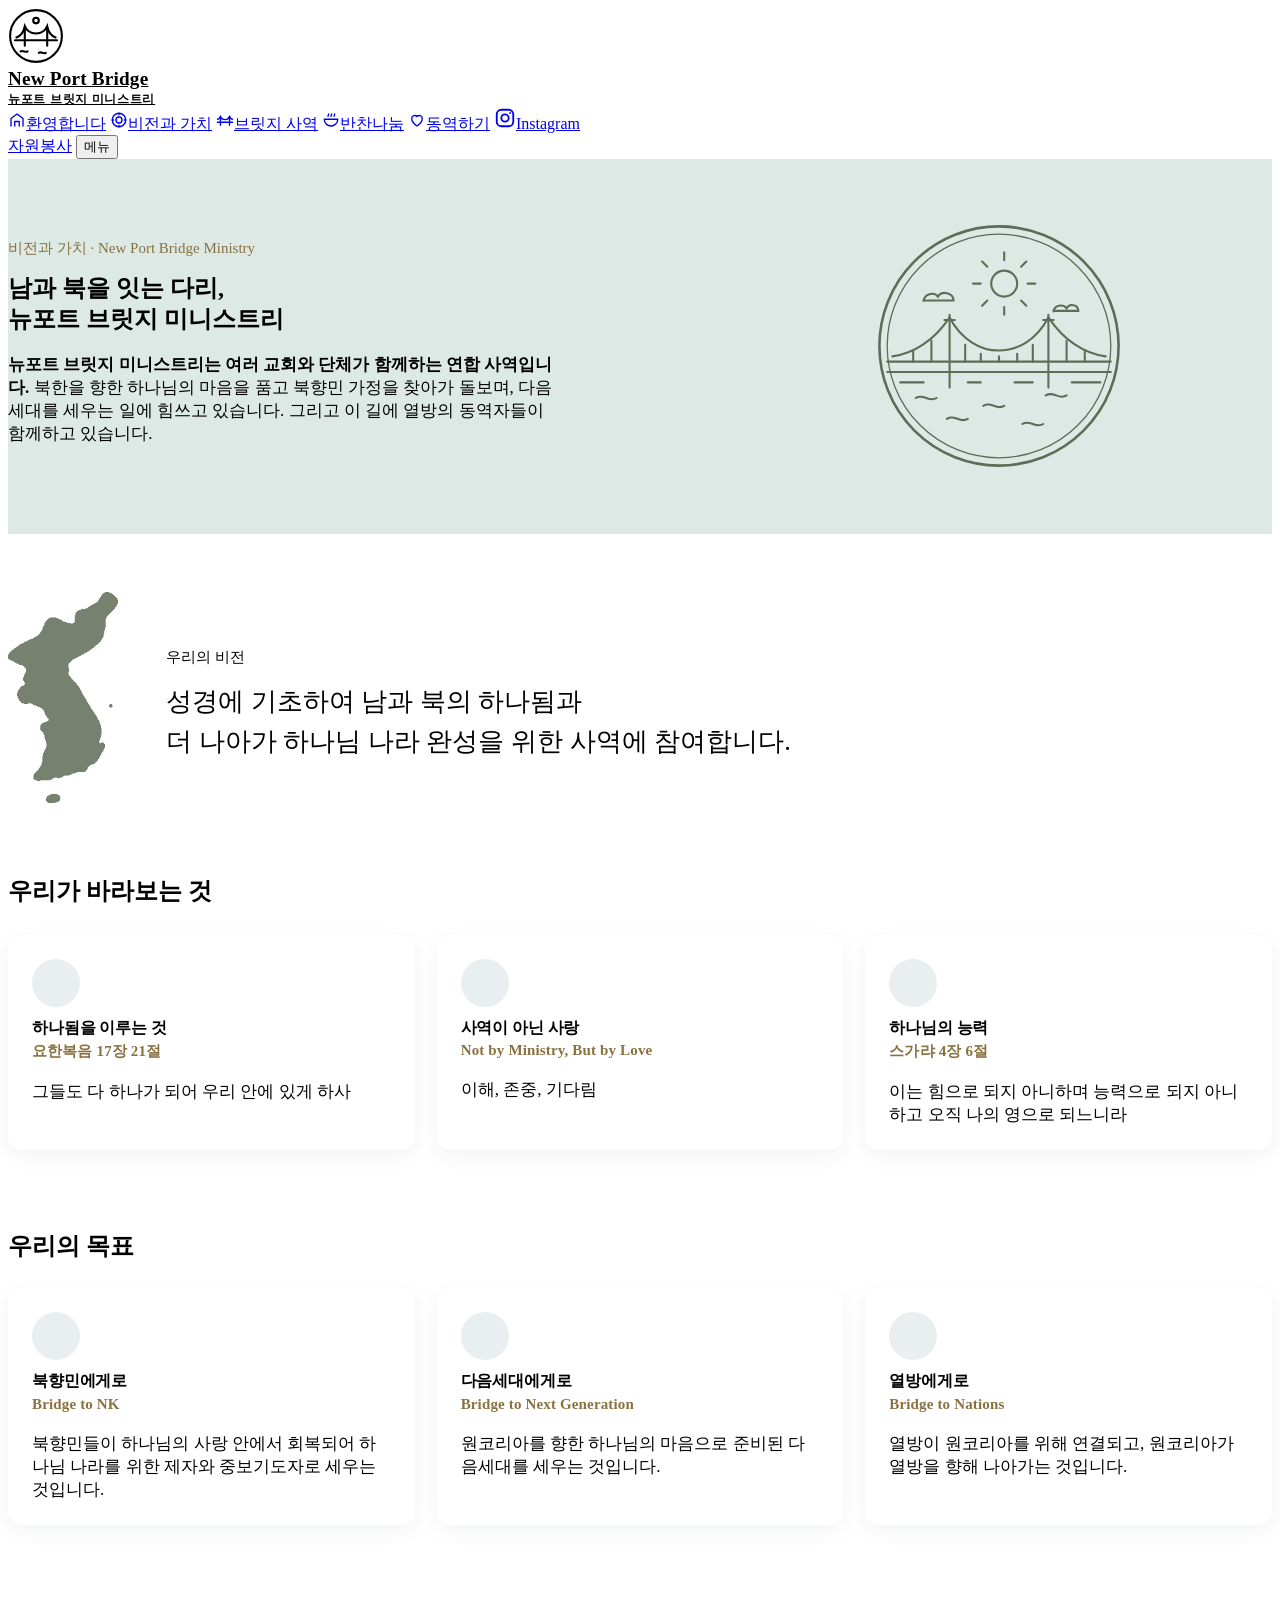
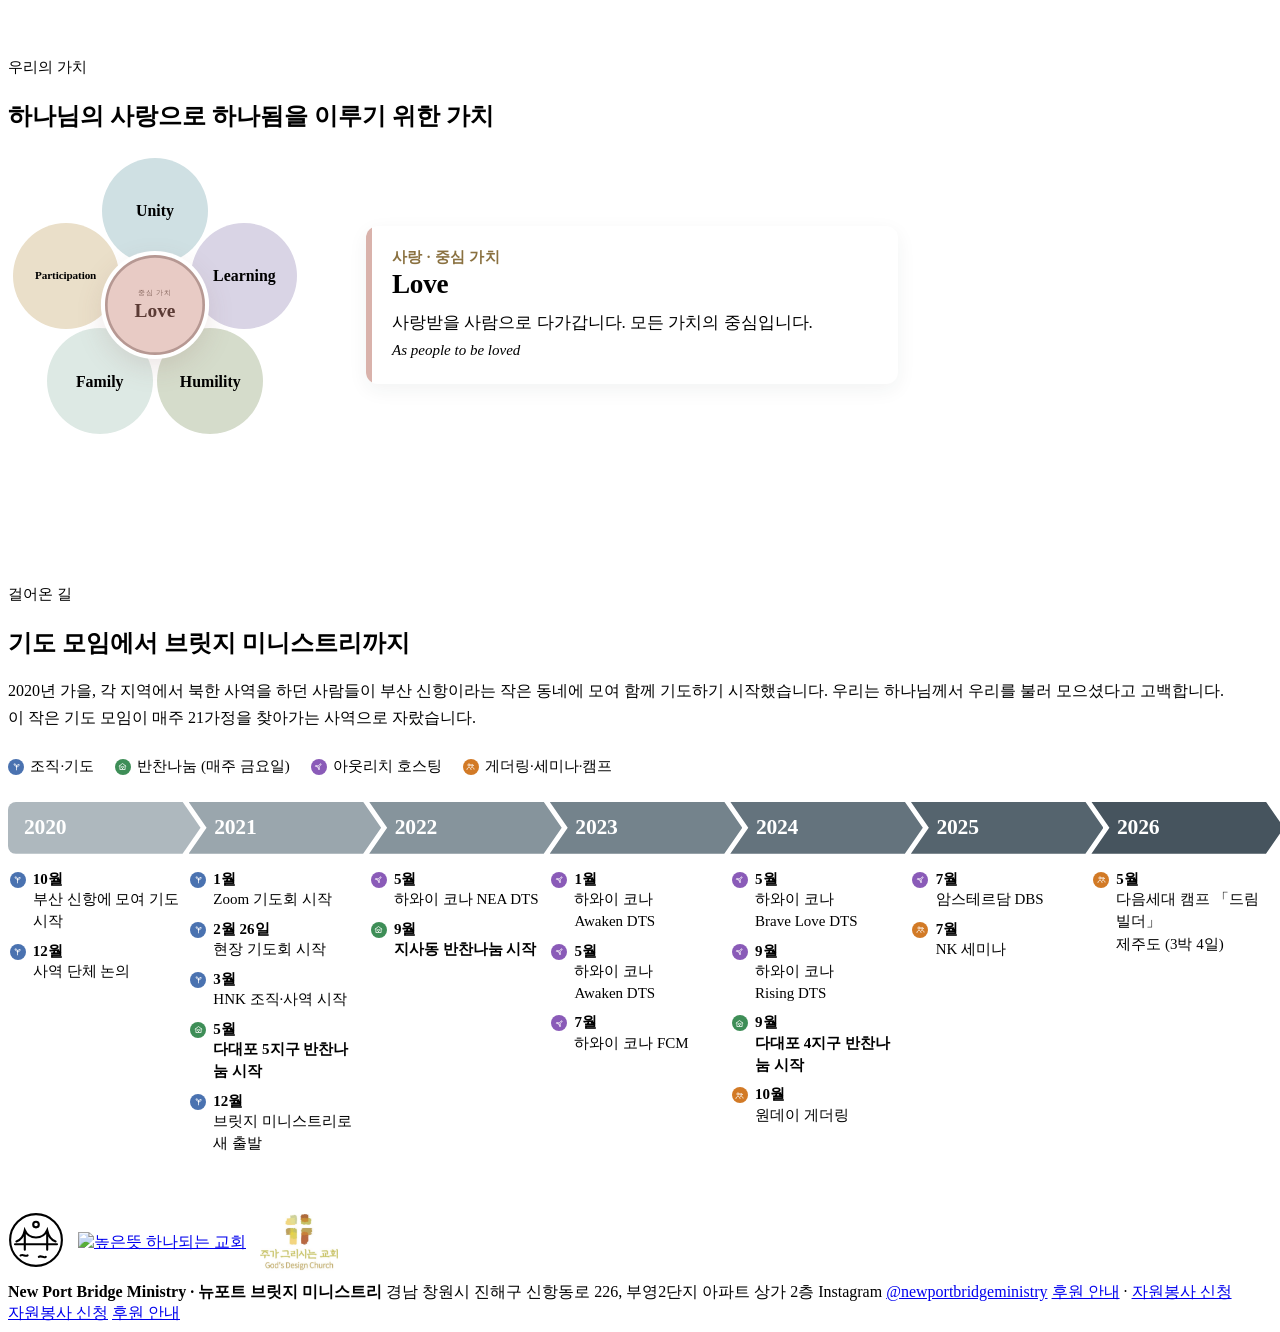
==== commit b6e05fef: "마음의 습속 카드: 숫자 옆에 문장이 바로 이어지도록 Co-Authored-By: Claude Opus 5.5 <noreply@anthropic.com> Claude-Session" ====
--- a/about.html
+++ b/about.html
@@ -11,7 +11,7 @@
 <link rel="stylesheet" href="https://cdn.jsdelivr.net/gh/orioncactus/pretendard@v1.3.9/dist/web/static/pretendard-dynamic-subset.min.css">
 <link rel="stylesheet" href="https://godswillhana.org/style.css?v=20261112y">
 <link rel="stylesheet" href="msn.css">
-<link rel="stylesheet" href="nbm.css?v=20261115b">
+<link rel="stylesheet" href="nbm.css?v=20261115c">
 <link rel="icon" href="favicon.svg" type="image/svg+xml">
 <meta name="theme-color" content="#f7f6f2">
 <meta property="og:title" content="비전과 가치 | New Port Bridge Ministry">
--- a/nbm.css
+++ b/nbm.css
@@ -79,8 +79,8 @@
 .nbm-habits h3 small{font-family:var(--f-serif);font-weight:400;font-size:.95rem;color:#8a7140;margin-left:.4rem}
 .msn .nbm-habits>p{color:var(--muted)}
 .nbm-habits ol{margin:.4rem 0 0;padding:0;list-style:none;display:grid;grid-template-columns:repeat(3,minmax(0,1fr));gap:12px;counter-reset:h}
-.nbm-habits ol li{counter-increment:h;background:var(--surface);border:1px solid var(--line);border-radius:12px;padding:1rem 1.1rem;font-weight:600}
-.nbm-habits ol li::before{content:counter(h);display:block;font-family:var(--f-serif);color:var(--pine);font-size:1.3rem;margin-bottom:.3rem}
+.nbm-habits ol li{counter-increment:h;background:var(--surface);border:1px solid var(--line);border-radius:12px;padding:1rem 1.1rem;font-weight:600;display:flex;align-items:baseline;gap:.6rem}
+.nbm-habits ol li::before{content:counter(h);flex:none;font-family:var(--f-serif);color:var(--pine);font-size:1.3rem;line-height:1}
 .msn-steps b small{display:block;font-family:var(--f-body,inherit);font-size:.75rem;color:var(--muted);font-weight:500}
 .nbm-meet{margin-top:0!important}
 
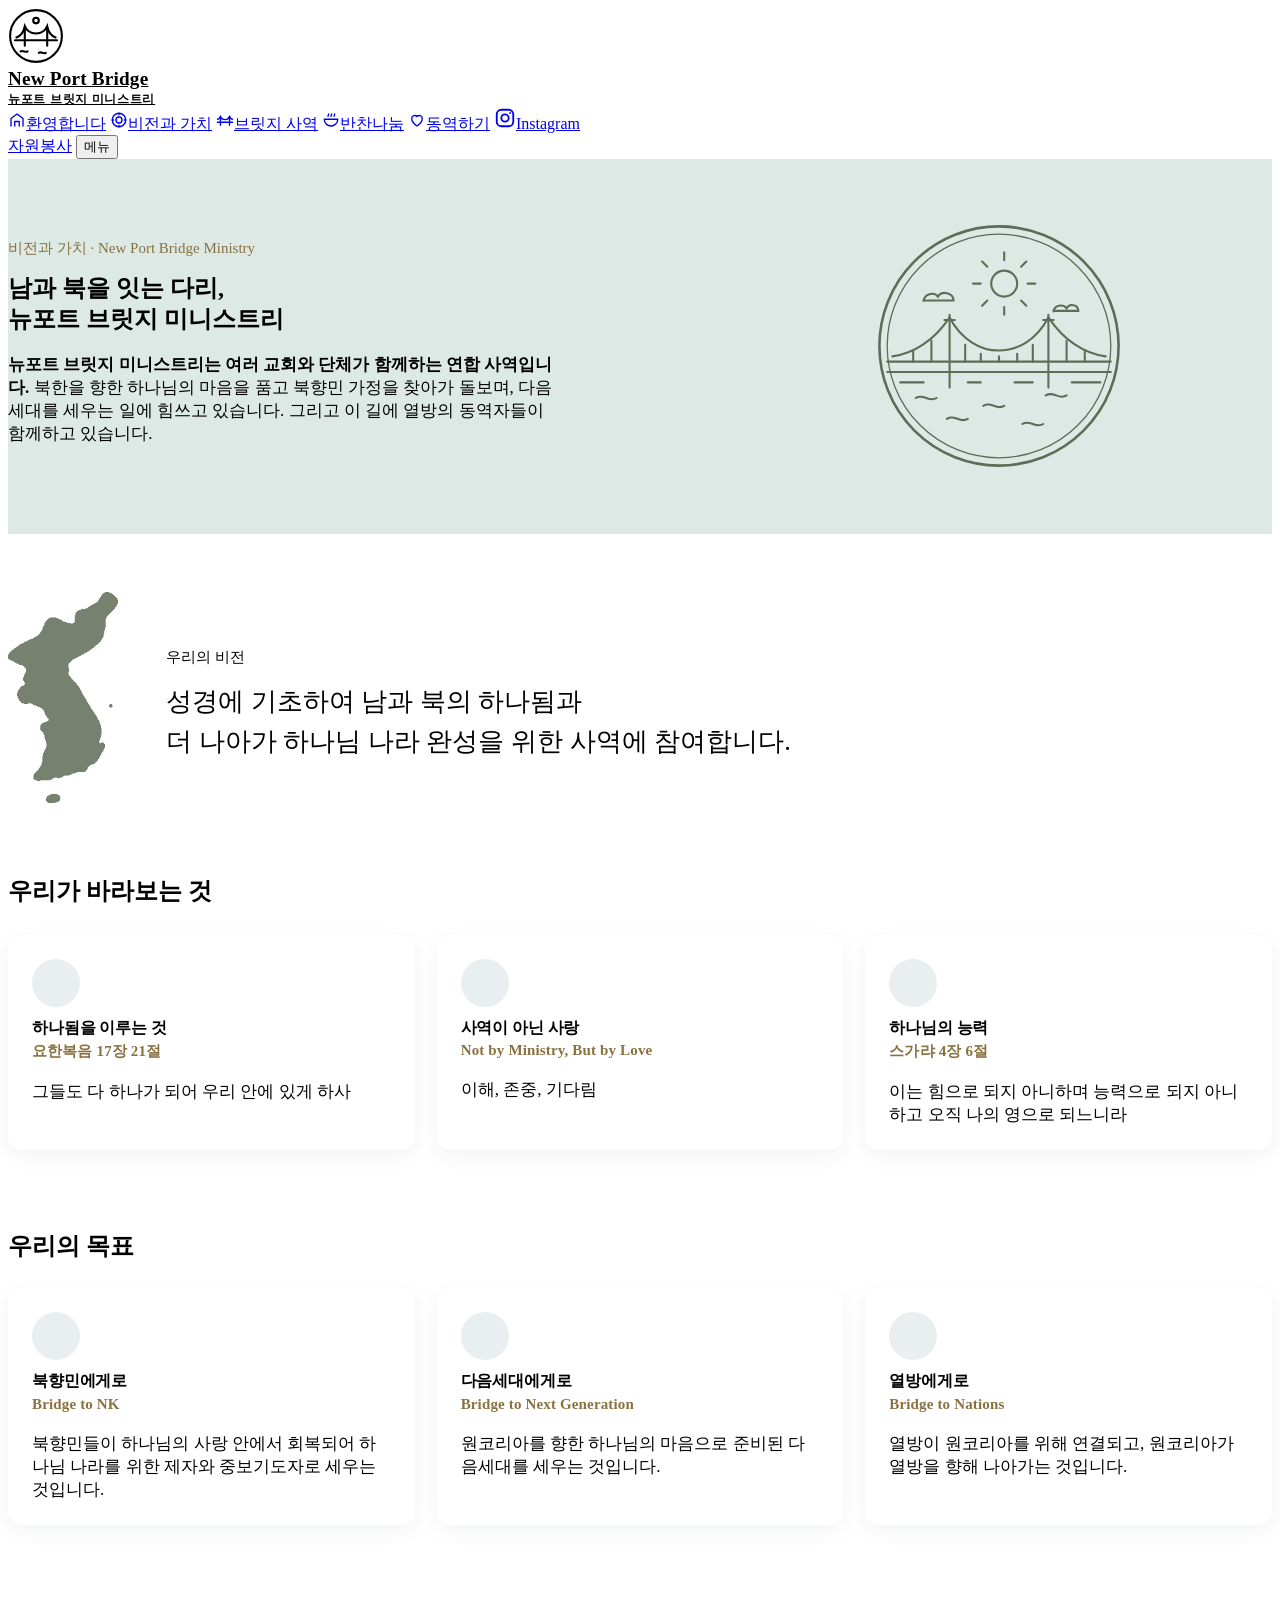
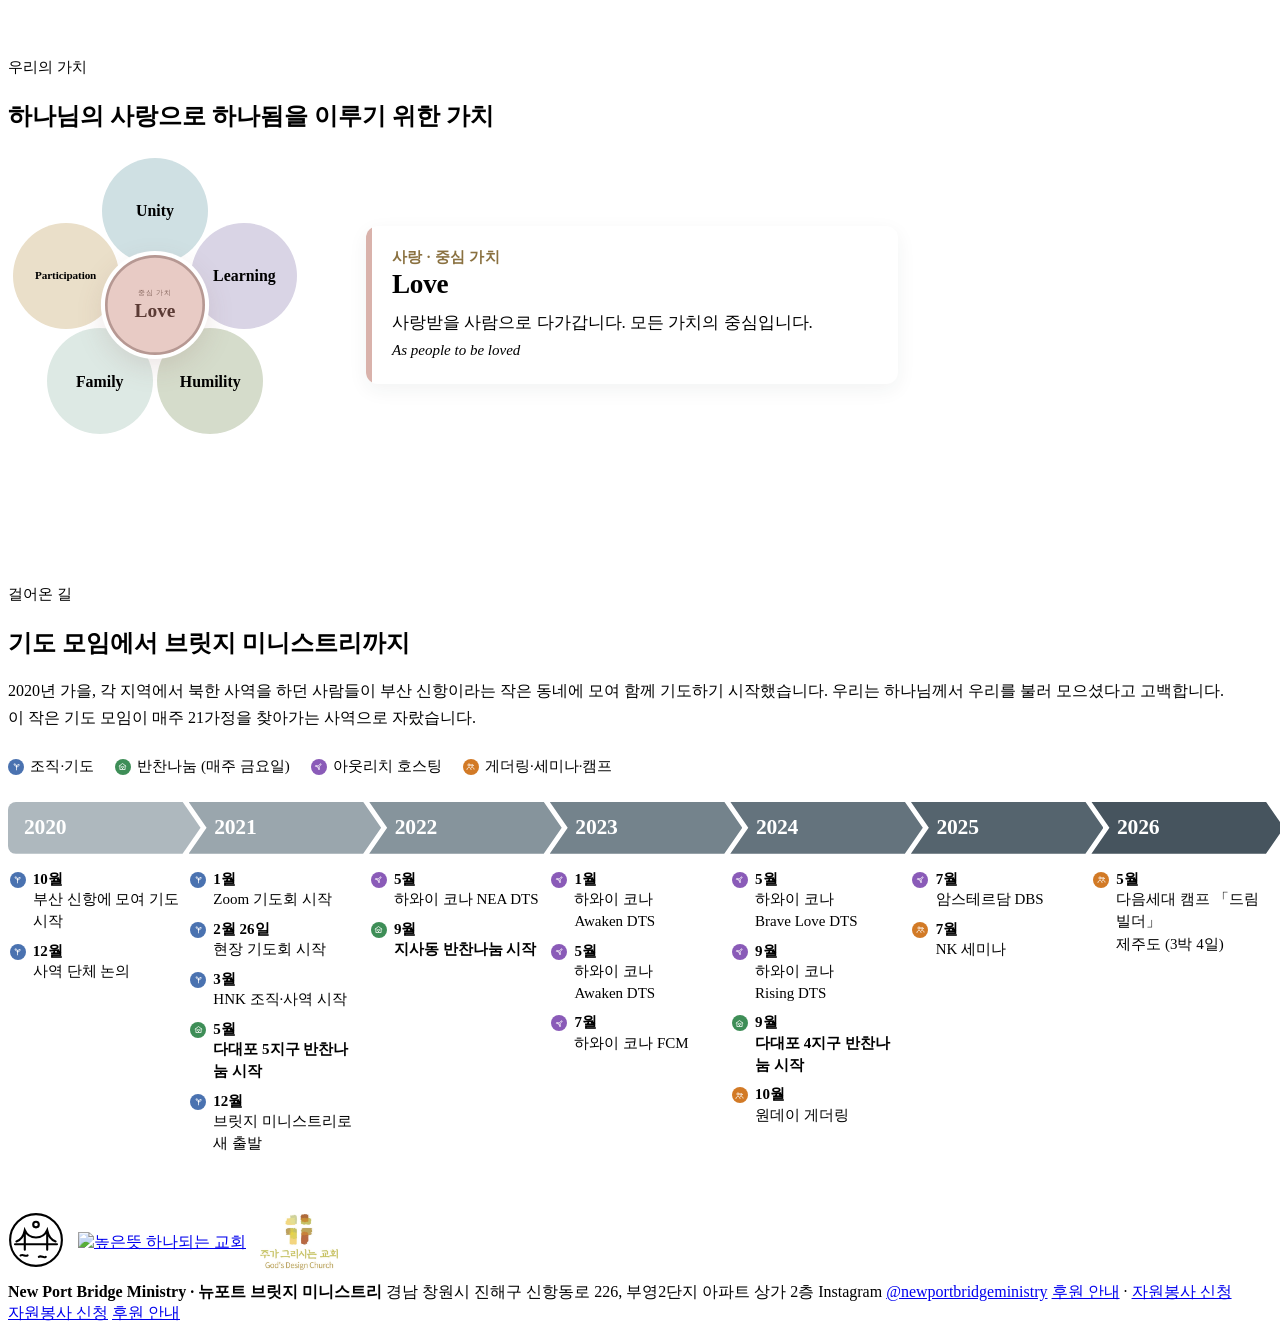
==== commit 2a6f8948: "첫 화면 사역 안내 상자 크기 통일, 브릿지 전체 글자 크기 통일 2차 Co-Authored-By: Claude Opus 5.5 <noreply@anthropic.com> Clau" ====
--- a/about.html
+++ b/about.html
@@ -11,7 +11,7 @@
 <link rel="stylesheet" href="https://cdn.jsdelivr.net/gh/orioncactus/pretendard@v1.3.9/dist/web/static/pretendard-dynamic-subset.min.css">
 <link rel="stylesheet" href="https://godswillhana.org/style.css?v=20261112y">
 <link rel="stylesheet" href="msn.css">
-<link rel="stylesheet" href="nbm.css?v=20261115c">
+<link rel="stylesheet" href="nbm.css?v=20261115d">
 <link rel="icon" href="favicon.svg" type="image/svg+xml">
 <meta name="theme-color" content="#f7f6f2">
 <meta property="og:title" content="비전과 가치 | New Port Bridge Ministry">
--- a/nbm.css
+++ b/nbm.css
@@ -443,3 +443,26 @@
 .nbm-week .worship-times .time.nbm-pair-box{display:grid!important;gap:.4rem}
 .nbm-week .worship-times .nbm-pair-box p+p{margin-left:0!important;padding-left:0;border-left:0;padding-top:.4rem;border-top:1px solid var(--line)}
 }
+
+/* ===== 첫 화면 사역 안내 상자 3개: 같은 폭·같은 높이·같은 글자 (2026-11-15) =====
+   모든 상자 = 굵은 단어(20px) 위, 설명(15px) 아래 두 줄. 두 항목 상자는 반반 나눔 */
+:root body .nbm-week .worship-times .times{display:grid!important;grid-template-columns:minmax(0,1fr)!important;gap:10px!important;margin:0!important}
+:root body .nbm-week .worship-times .time,
+:root body .nbm-week .worship-times .time.nbm-pair-box{display:grid!important;grid-template-columns:minmax(0,1fr)!important;align-content:center;gap:.2rem!important;width:100%!important;max-width:none!important;min-height:5.2rem;padding:.8rem 1.1rem!important;box-sizing:border-box;flex:none!important}
+:root body .nbm-week .worship-times .time.nbm-pair-box{grid-template-columns:repeat(2,minmax(0,1fr))!important;gap:0!important}
+:root body .nbm-week .worship-times .nbm-pair-box p{display:grid!important;gap:.2rem!important;margin:0!important;padding:0!important;border:0!important;white-space:normal!important;min-width:0}
+:root body .nbm-week .worship-times .nbm-pair-box p+p{border-left:1px solid var(--line)!important;padding-left:1.1rem!important;margin-left:0!important}
+:root body .nbm-week .worship-times .time b{font-size:1.25rem!important;line-height:1.3!important;display:block}
+:root body .nbm-week .worship-times .time span,
+:root body .nbm-week .worship-times .nbm-pair-box p span{font-size:var(--t-sm)!important;line-height:1.4!important;color:var(--muted)!important;letter-spacing:0!important;white-space:nowrap;overflow:hidden;text-overflow:ellipsis}
+
+/* ===== 글자 크기 통일 2차 — 브릿지 전체 (2026-11-15) =====
+   제목 h2 하나로 · 본문 17 · 보조 15 · 작은 꼬리표 13 에 어긋나던 곳을 맞춤 */
+:root body main .wt-title{font-size:var(--t-h2)!important}
+:root body main .slide:not(.s-af) .slide-body{font-size:var(--t-body)!important}
+:root body main .nbm-yhint,:root body main .nbm-alb-lead,:root body main .nbm-alb .album-grid>li:not(:first-child) .album-meta b,:root body main .nbm-weekly small,:root body main .nbm-special small,:root body main .nbm-cal-note,:root body main .nbm-ice h3 small,:root body main h3 small{font-size:var(--t-sm)!important}
+:root body main .nbm-ice li small,:root body main .nbm-waterline span,:root body main .nbm-alb-h small,:root body main .nbm-alb .album-count{font-size:var(--t-xs)!important}
+:root body main .nbm-alb-h,:root body main .nbm-alb .album-grid>li:first-child .album-meta b{font-size:var(--t-h4)!important}
+:root body main code{font-size:var(--t-body)!important}
+:root body main .nbm-alb-tabs button{font-size:var(--t-body)!important}
+:root body main .nbm-alb-tabs button small{font-size:var(--t-xs)!important}
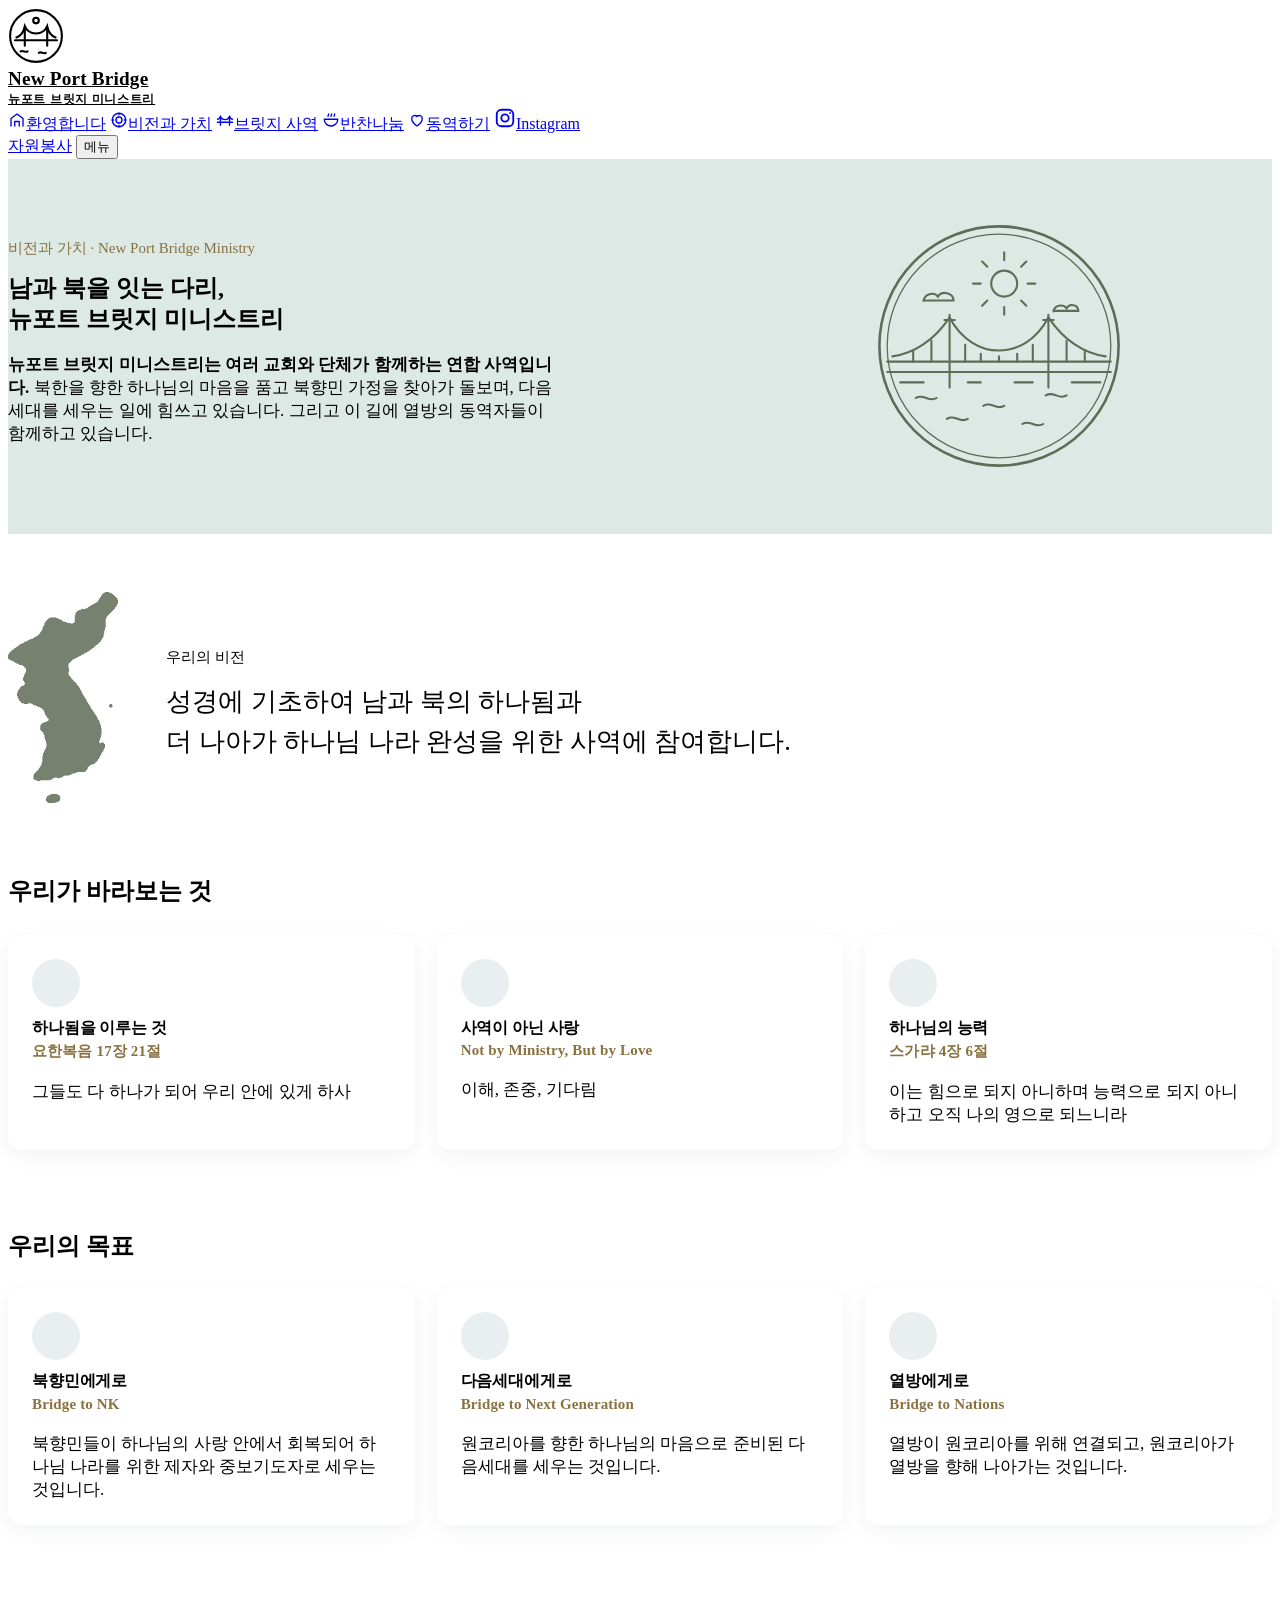
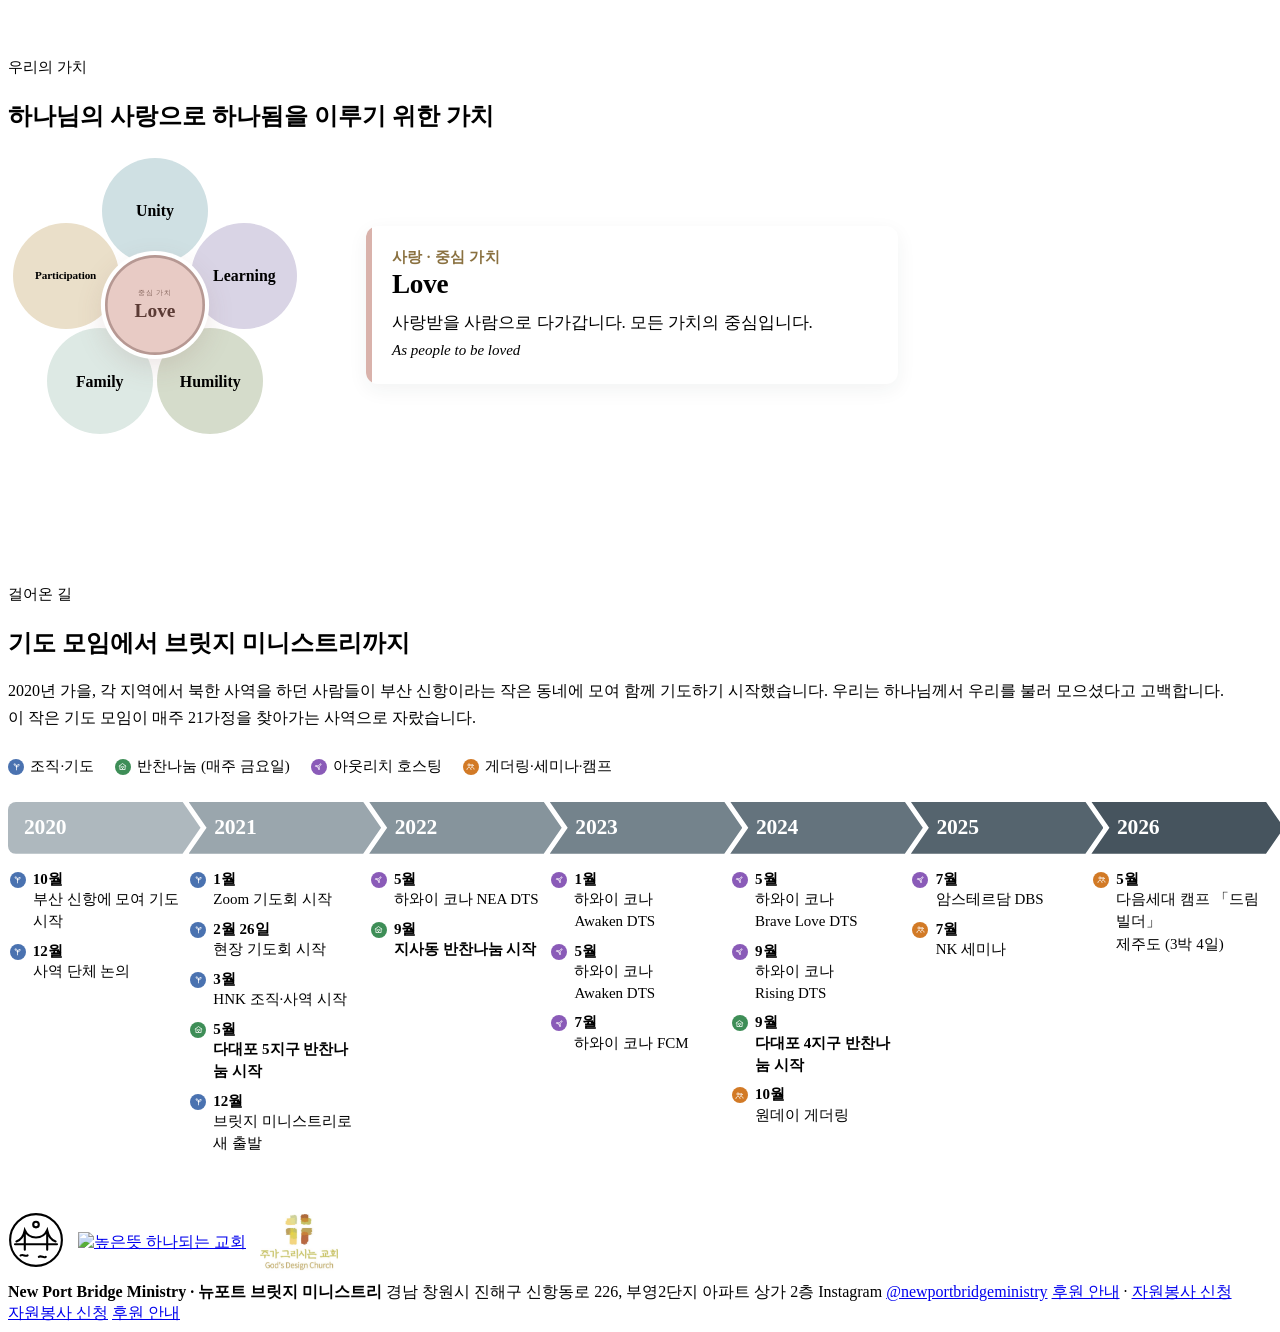
==== commit 7bcf4f72: "첫 화면 사역 안내 상자 글자 조금 작게" ====
--- a/about.html
+++ b/about.html
@@ -11,7 +11,7 @@
 <link rel="stylesheet" href="https://cdn.jsdelivr.net/gh/orioncactus/pretendard@v1.3.9/dist/web/static/pretendard-dynamic-subset.min.css">
 <link rel="stylesheet" href="https://godswillhana.org/style.css?v=20261112y">
 <link rel="stylesheet" href="msn.css">
-<link rel="stylesheet" href="nbm.css?v=20261115d">
+<link rel="stylesheet" href="nbm.css?v=20261115e">
 <link rel="icon" href="favicon.svg" type="image/svg+xml">
 <meta name="theme-color" content="#f7f6f2">
 <meta property="og:title" content="비전과 가치 | New Port Bridge Ministry">
--- a/nbm.css
+++ b/nbm.css
@@ -452,7 +452,7 @@
 :root body .nbm-week .worship-times .time.nbm-pair-box{grid-template-columns:repeat(2,minmax(0,1fr))!important;gap:0!important}
 :root body .nbm-week .worship-times .nbm-pair-box p{display:grid!important;gap:.2rem!important;margin:0!important;padding:0!important;border:0!important;white-space:normal!important;min-width:0}
 :root body .nbm-week .worship-times .nbm-pair-box p+p{border-left:1px solid var(--line)!important;padding-left:1.1rem!important;margin-left:0!important}
-:root body .nbm-week .worship-times .time b{font-size:1.25rem!important;line-height:1.3!important;display:block}
+:root body .nbm-week .worship-times .time b{font-size:1.125rem!important;line-height:1.3!important;display:block}
 :root body .nbm-week .worship-times .time span,
 :root body .nbm-week .worship-times .nbm-pair-box p span{font-size:var(--t-sm)!important;line-height:1.4!important;color:var(--muted)!important;letter-spacing:0!important;white-space:nowrap;overflow:hidden;text-overflow:ellipsis}
 
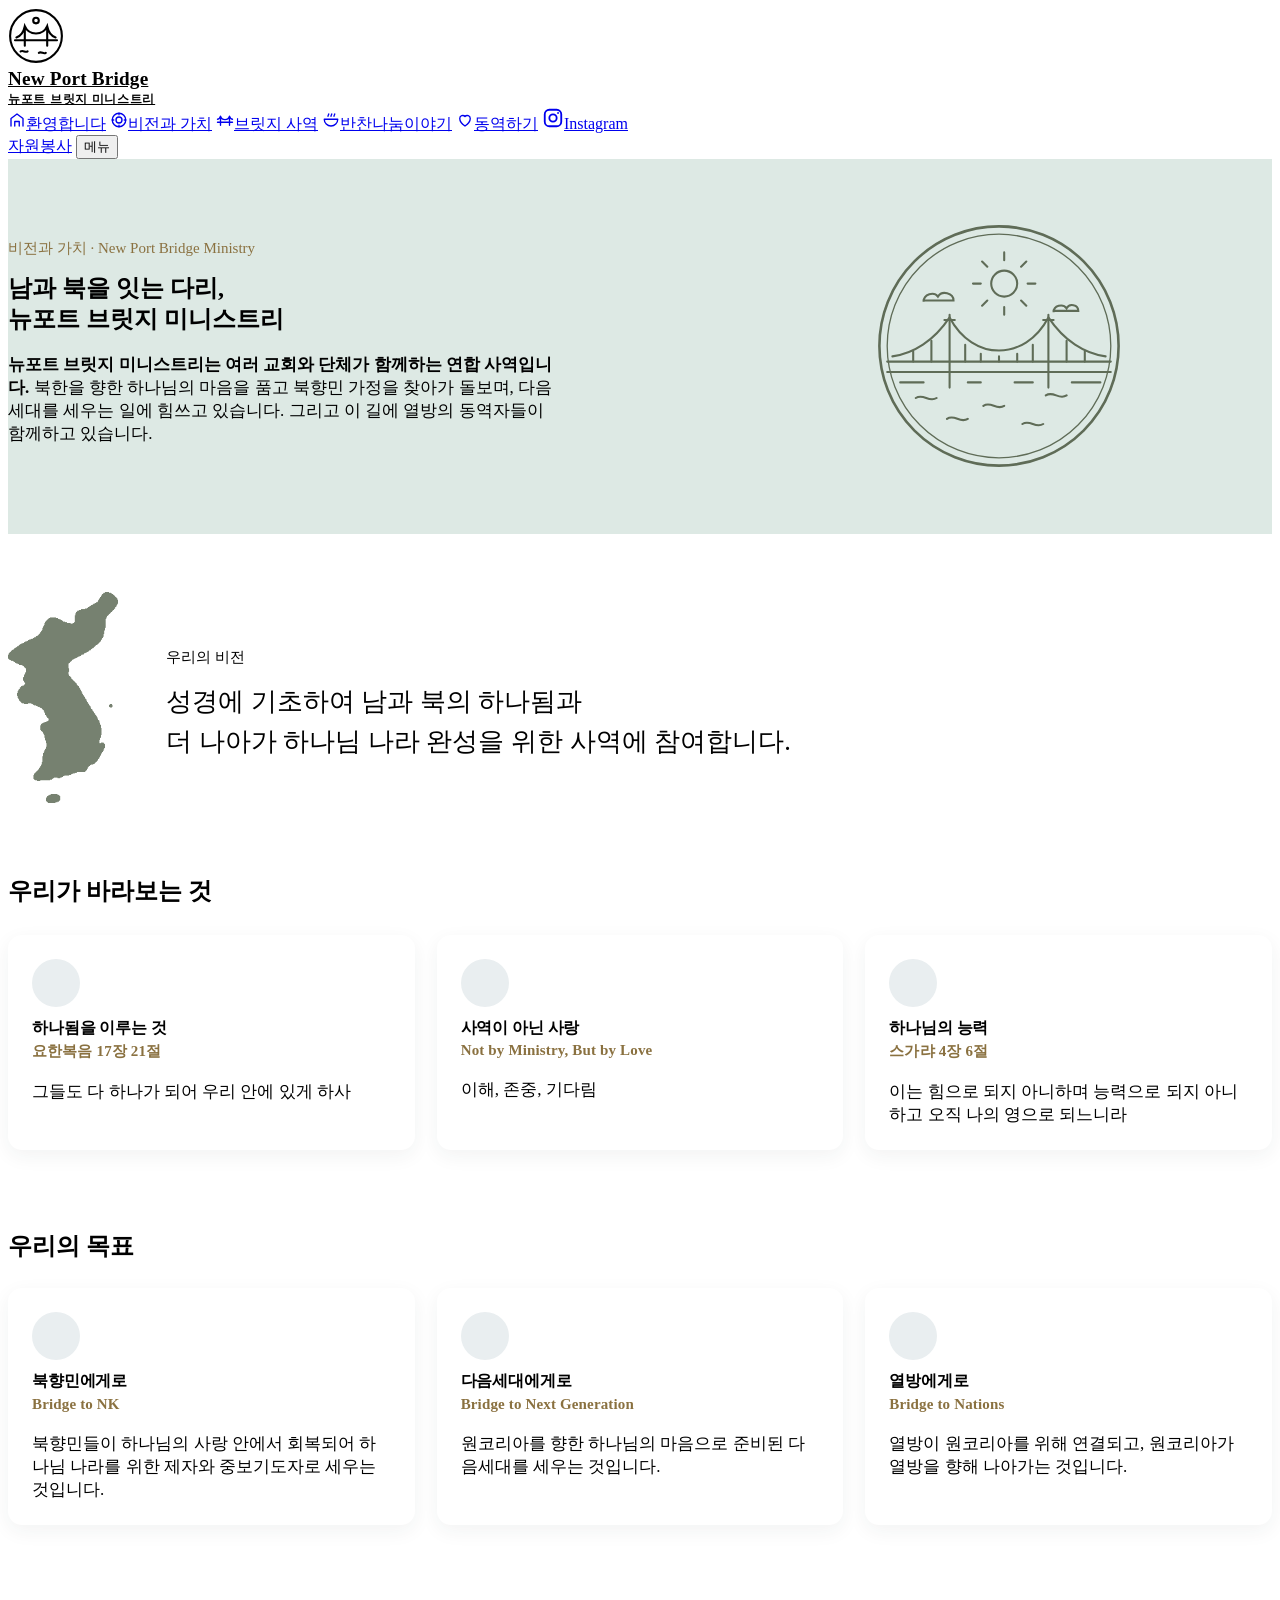
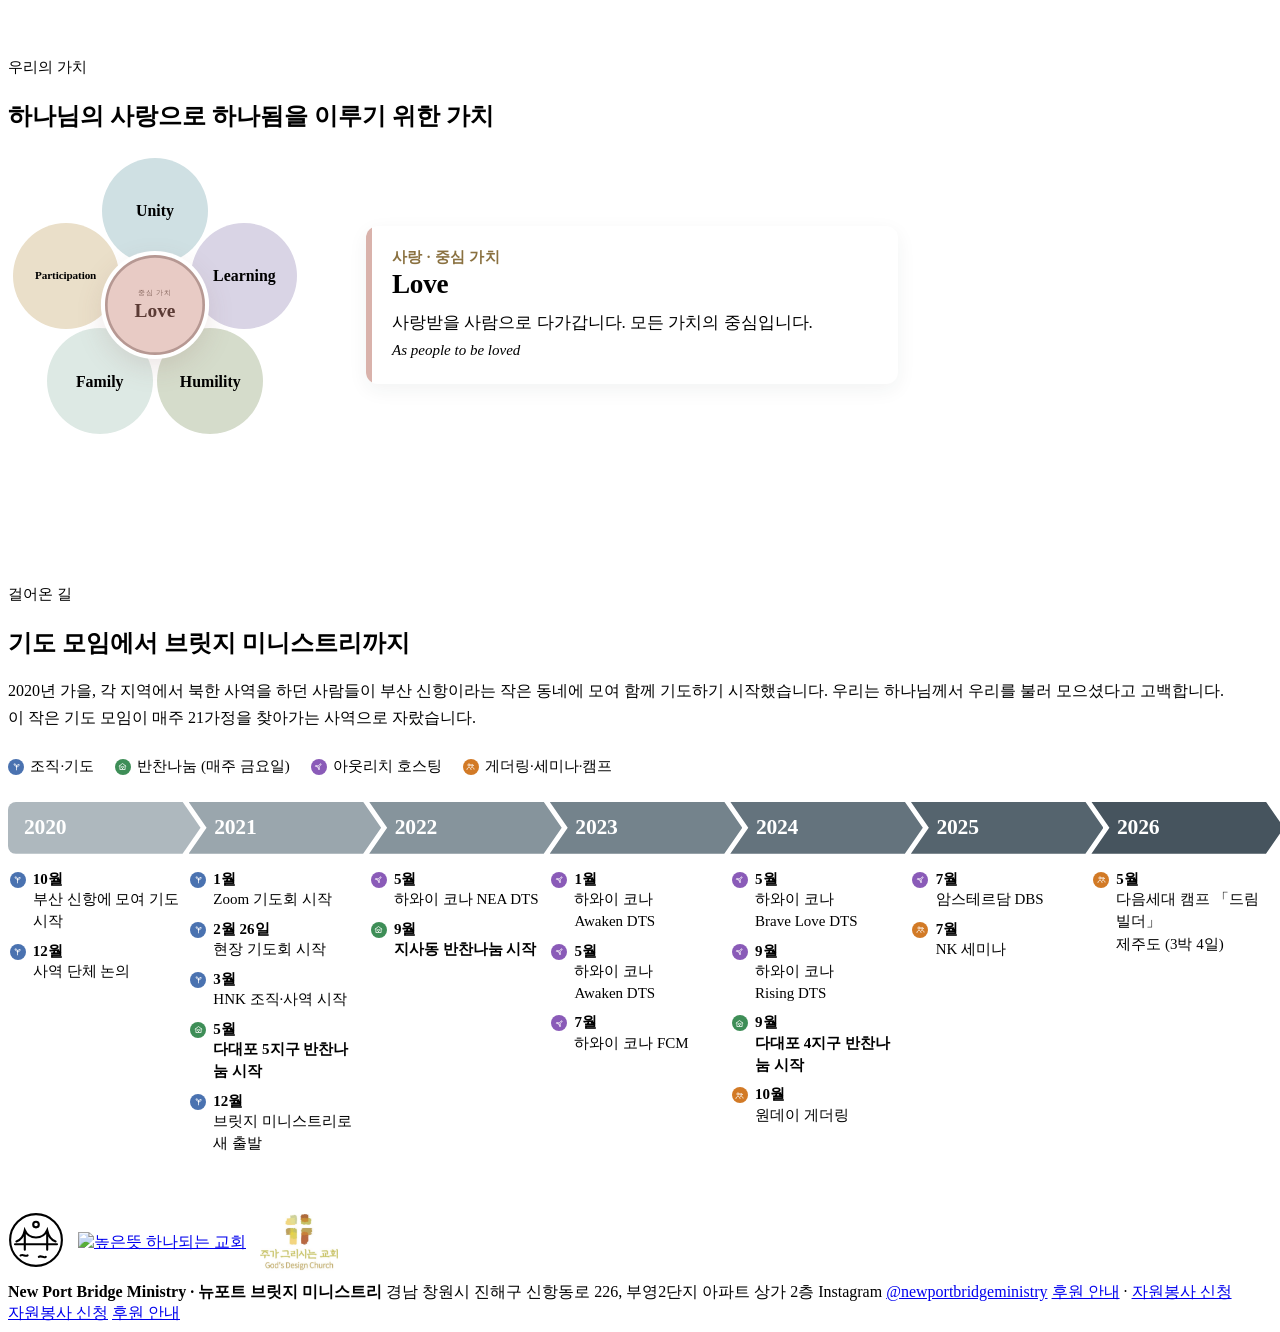
==== commit bda51c11: "나눔 앨범을 교회 행사 앨범처럼(반찬나눔·식사초대/행사 두 앨범), 메뉴 '반찬나눔'을 '반찬나눔이야기'로" ====
--- a/about.html
+++ b/about.html
@@ -11,7 +11,7 @@
 <link rel="stylesheet" href="https://cdn.jsdelivr.net/gh/orioncactus/pretendard@v1.3.9/dist/web/static/pretendard-dynamic-subset.min.css">
 <link rel="stylesheet" href="https://godswillhana.org/style.css?v=20261112y">
 <link rel="stylesheet" href="msn.css">
-<link rel="stylesheet" href="nbm.css?v=20261115e">
+<link rel="stylesheet" href="nbm.css?v=20261117">
 <link rel="icon" href="favicon.svg" type="image/svg+xml">
 <meta name="theme-color" content="#f7f6f2">
 <meta property="og:title" content="비전과 가치 | New Port Bridge Ministry">
@@ -30,7 +30,7 @@
       <a href="welcome.html"><svg width="18" height="18" viewBox="0 0 24 24" fill="none" stroke="currentColor" stroke-width="1.8" stroke-linecap="round" stroke-linejoin="round" aria-hidden="true"><path d="M4 20V10l8-6 8 6v10M9 20v-6h6v6"/></svg><span>환영합니다</span></a>
       <a href="about.html" class="on" aria-current="page"><svg width="18" height="18" viewBox="0 0 24 24" fill="none" stroke="currentColor" stroke-width="1.8" stroke-linecap="round" stroke-linejoin="round" aria-hidden="true"><circle cx="12" cy="12" r="9"/><circle cx="12" cy="12" r="4"/><path d="M12 3v2M12 19v2M3 12h2M19 12h2"/></svg><span>비전과 가치</span></a>
       <a href="ministry.html"><svg width="18" height="18" viewBox="0 0 24 24" fill="none" stroke="currentColor" stroke-width="1.8" stroke-linecap="round" stroke-linejoin="round" aria-hidden="true"><path d="M2 15h20M6 19V7M18 19V7M2 11c2 0 3-1.5 4-4 2 6 10 6 12 0 1 2.5 2 4 4 4"/></svg><span>브릿지 사역</span></a>
-      <a href="banchan.html"><svg width="18" height="18" viewBox="0 0 24 24" fill="none" stroke="currentColor" stroke-width="1.8" stroke-linecap="round" stroke-linejoin="round" aria-hidden="true"><path d="M3 11h18a9 9 0 0 1-18 0zM8 7c0-1.5 1-2 1-3M12 7c0-1.5 1-2 1-3M16 7c0-1.5 1-2 1-3"/></svg><span>반찬나눔</span></a>
+      <a href="banchan.html"><svg width="18" height="18" viewBox="0 0 24 24" fill="none" stroke="currentColor" stroke-width="1.8" stroke-linecap="round" stroke-linejoin="round" aria-hidden="true"><path d="M3 11h18a9 9 0 0 1-18 0zM8 7c0-1.5 1-2 1-3M12 7c0-1.5 1-2 1-3M16 7c0-1.5 1-2 1-3"/></svg><span>반찬나눔이야기</span></a>
       <a href="join.html"><svg width="18" height="18" viewBox="0 0 24 24" fill="none" stroke="currentColor" stroke-width="1.8" stroke-linecap="round" stroke-linejoin="round" aria-hidden="true"><path d="M12 20s-7-4.5-7-10a4 4 0 0 1 7-2.6A4 4 0 0 1 19 10c0 5.5-7 10-7 10z"/></svg><span>동역하기</span></a>
       <a class="sns sns-first" aria-label="Instagram" href="https://www.instagram.com/newportbridgeministry/" target="_blank" rel="noopener"><svg width="22" height="22" viewBox="0 0 24 24" fill="none" stroke="currentColor" stroke-width="2" stroke-linecap="round" stroke-linejoin="round" aria-hidden="true"><rect x="3" y="3" width="18" height="18" rx="5"/><circle cx="12" cy="12" r="4"/><circle cx="17.5" cy="6.5" r="1" fill="currentColor" stroke="none"/></svg><span>Instagram</span></a>
   </nav>
--- a/nbm.css
+++ b/nbm.css
@@ -452,9 +452,10 @@
 :root body .nbm-week .worship-times .time.nbm-pair-box{grid-template-columns:repeat(2,minmax(0,1fr))!important;gap:0!important}
 :root body .nbm-week .worship-times .nbm-pair-box p{display:grid!important;gap:.2rem!important;margin:0!important;padding:0!important;border:0!important;white-space:normal!important;min-width:0}
 :root body .nbm-week .worship-times .nbm-pair-box p+p{border-left:1px solid var(--line)!important;padding-left:1.1rem!important;margin-left:0!important}
-:root body .nbm-week .worship-times .time b{font-size:1.125rem!important;line-height:1.3!important;display:block}
+:root body .nbm-week .worship-times .time b{font-size:var(--t-sm)!important;line-height:1.35!important;display:block}
+:root body .nbm-week .worship-times .time,:root body .nbm-week .worship-times .time.nbm-pair-box{min-height:4.4rem!important}
 :root body .nbm-week .worship-times .time span,
-:root body .nbm-week .worship-times .nbm-pair-box p span{font-size:var(--t-sm)!important;line-height:1.4!important;color:var(--muted)!important;letter-spacing:0!important;white-space:nowrap;overflow:hidden;text-overflow:ellipsis}
+:root body .nbm-week .worship-times .nbm-pair-box p span{font-size:var(--t-xs)!important;line-height:1.4!important;color:var(--muted)!important;letter-spacing:0!important;white-space:nowrap;overflow:hidden;text-overflow:ellipsis}
 
 /* ===== 글자 크기 통일 2차 — 브릿지 전체 (2026-11-15) =====
    제목 h2 하나로 · 본문 17 · 보조 15 · 작은 꼬리표 13 에 어긋나던 곳을 맞춤 */
@@ -466,3 +467,7 @@
 :root body main code{font-size:var(--t-body)!important}
 :root body main .nbm-alb-tabs button{font-size:var(--t-body)!important}
 :root body main .nbm-alb-tabs button small{font-size:var(--t-xs)!important}
+/* 나눔 앨범: 교회 '행사 앨범'과 같은 모양 (2026-11-17) */
+.nbm-album .album-grid{grid-template-columns:repeat(3,minmax(0,1fr))}
+.nbm-album .album-meta{display:flex;justify-content:space-between;align-items:baseline;gap:.5rem}
+@media (max-width:640px){.nbm-album .album-grid{grid-template-columns:repeat(2,minmax(0,1fr))}}
